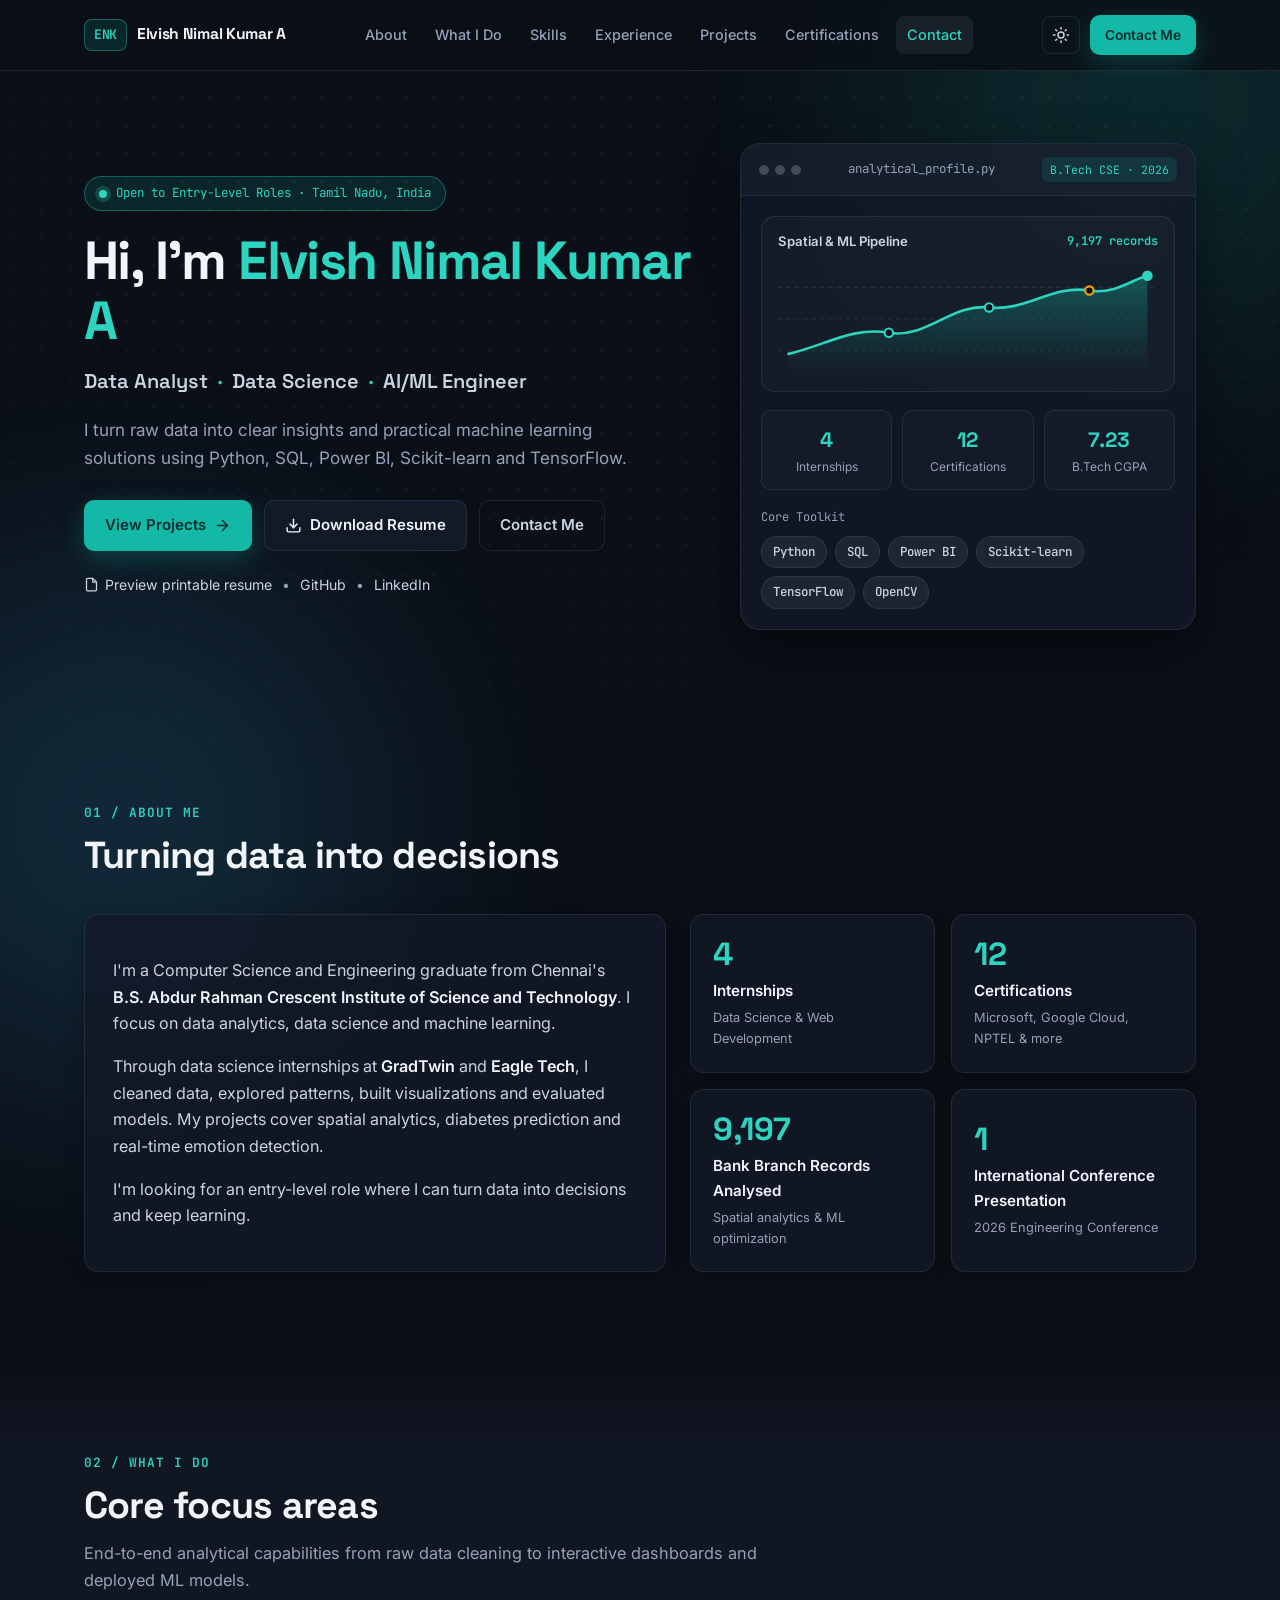
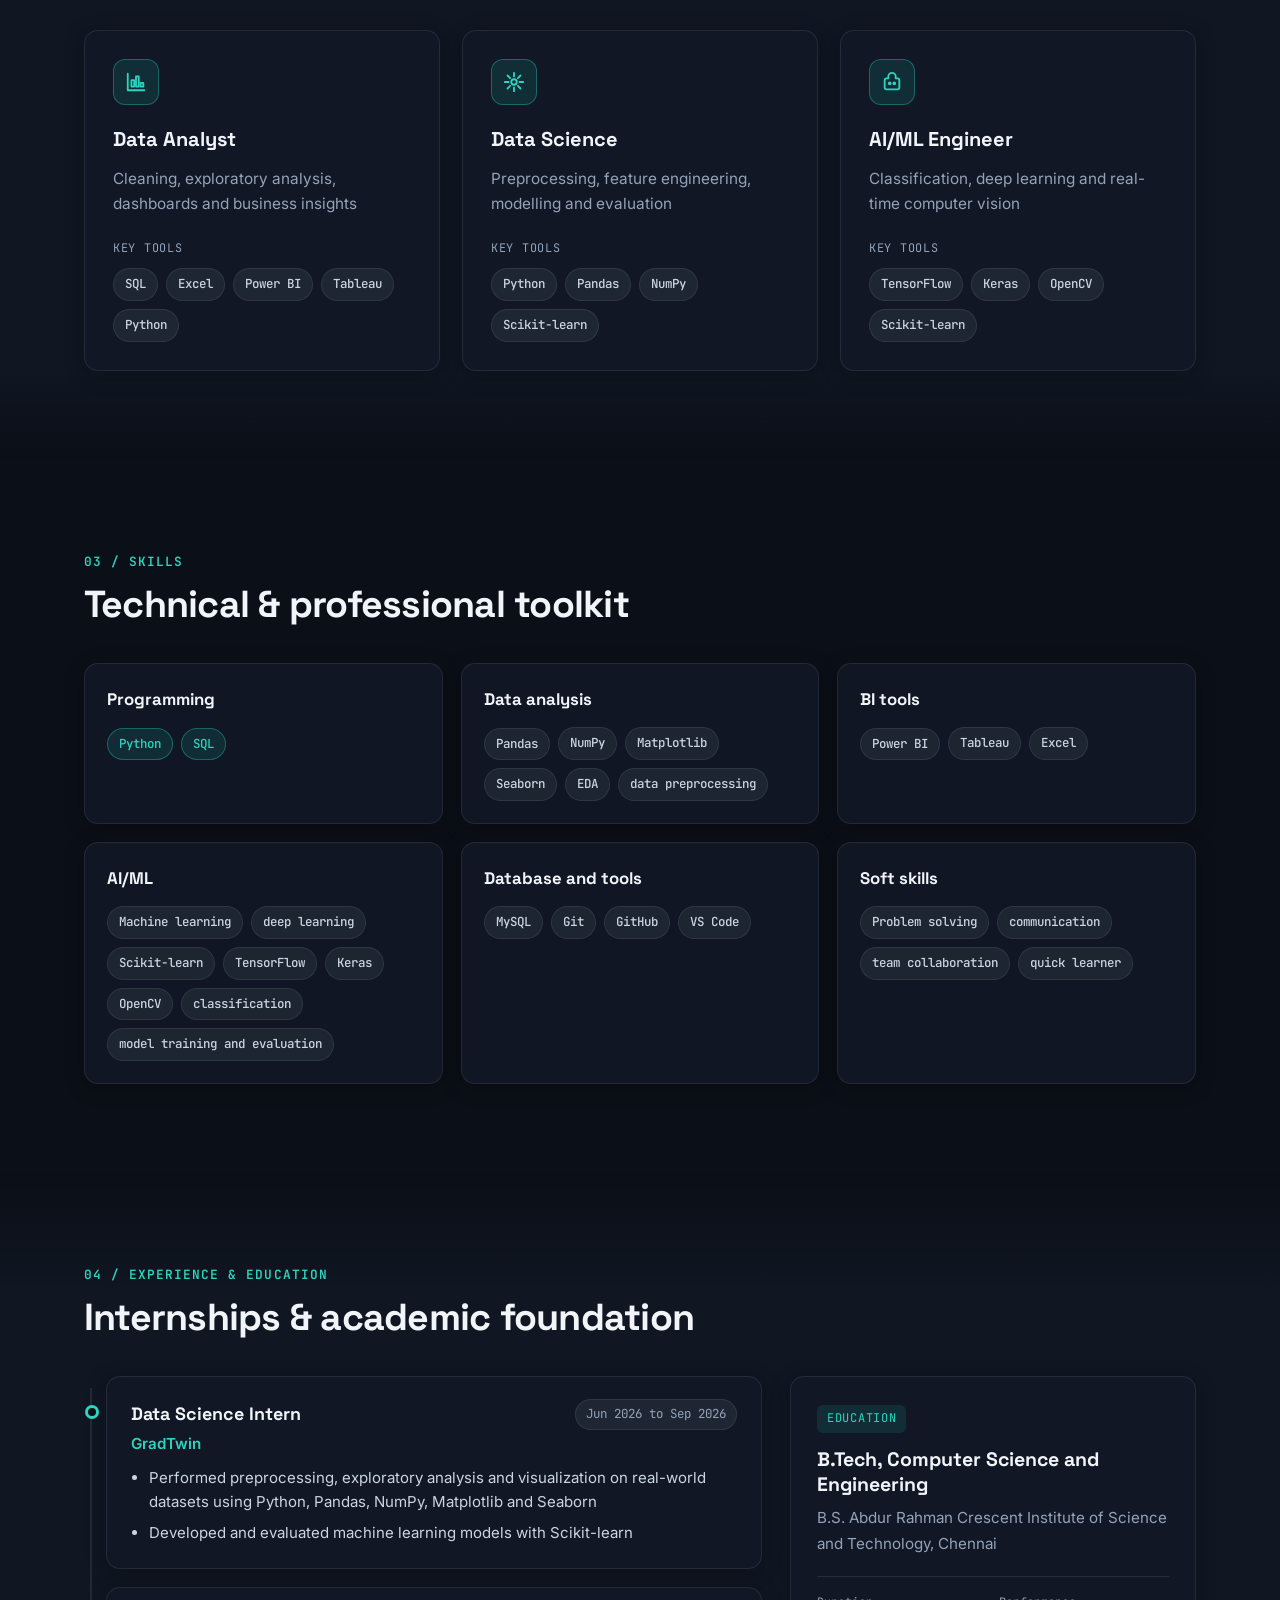
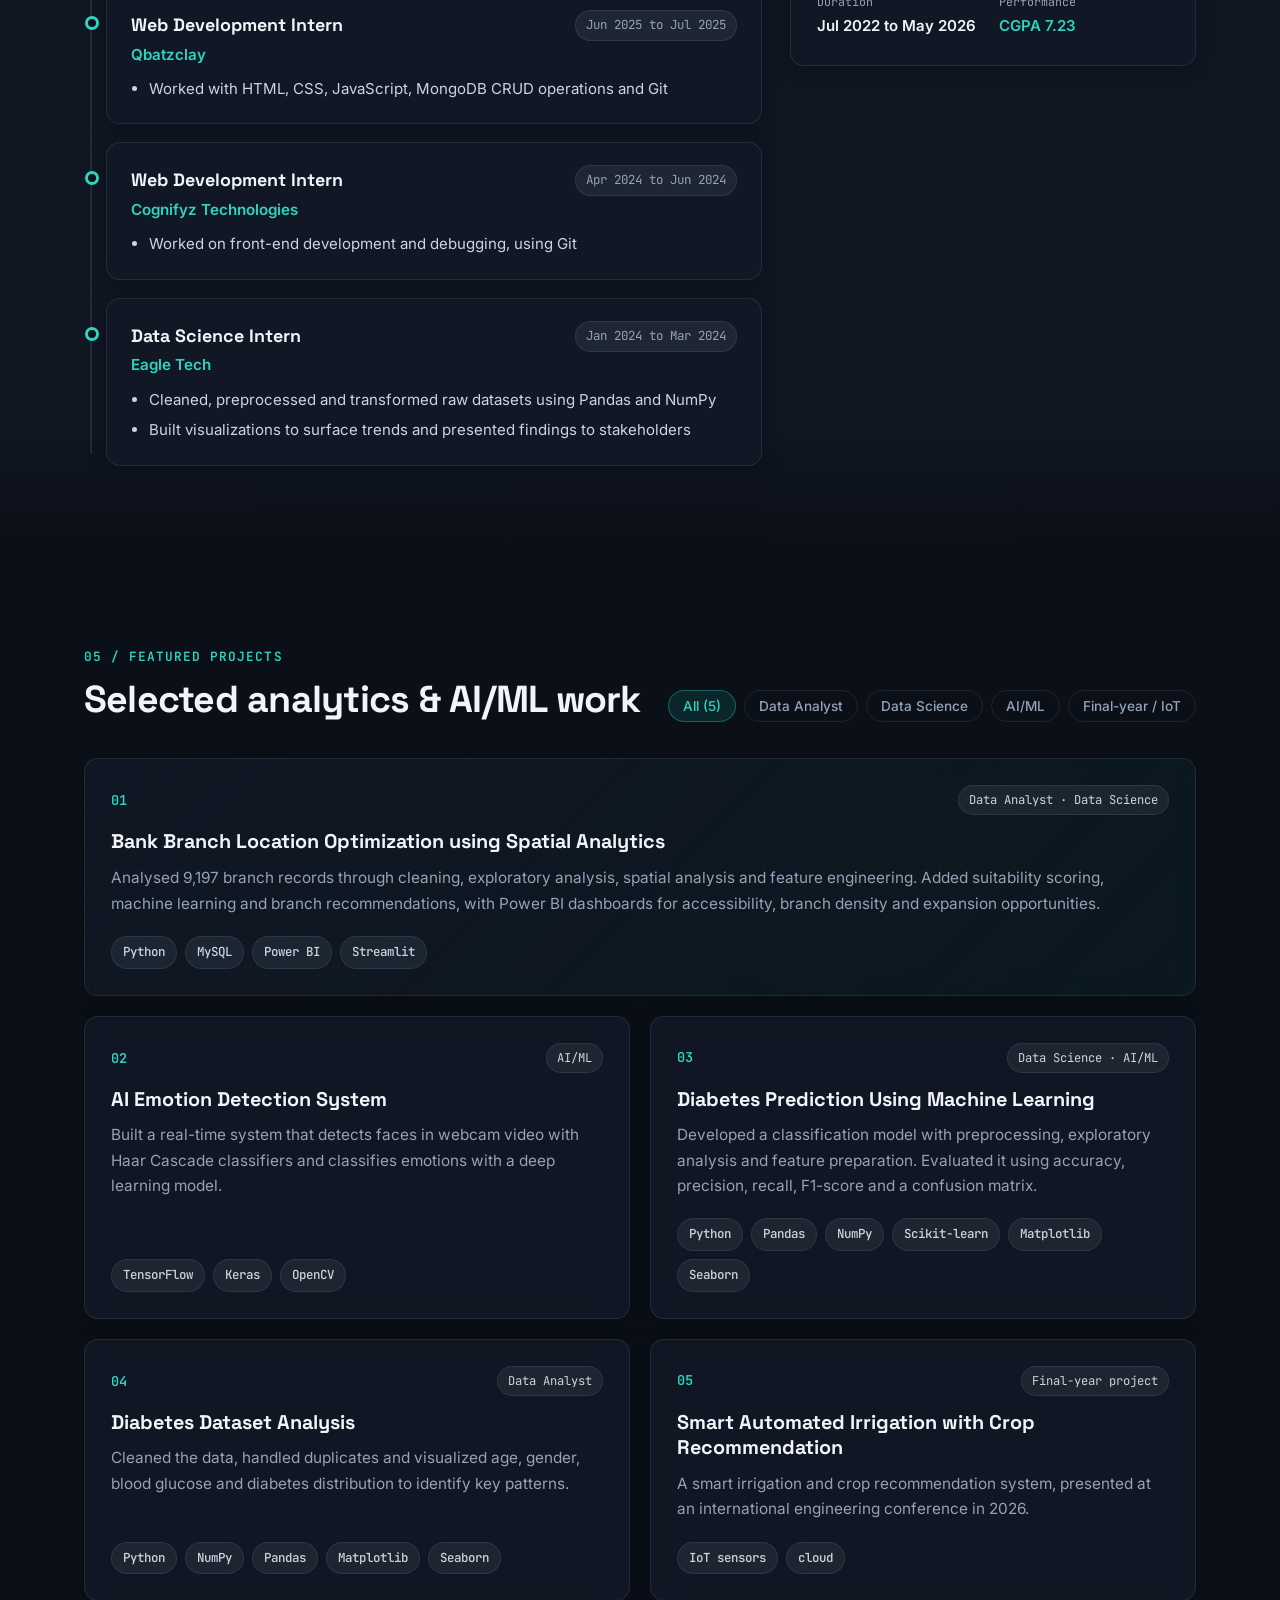
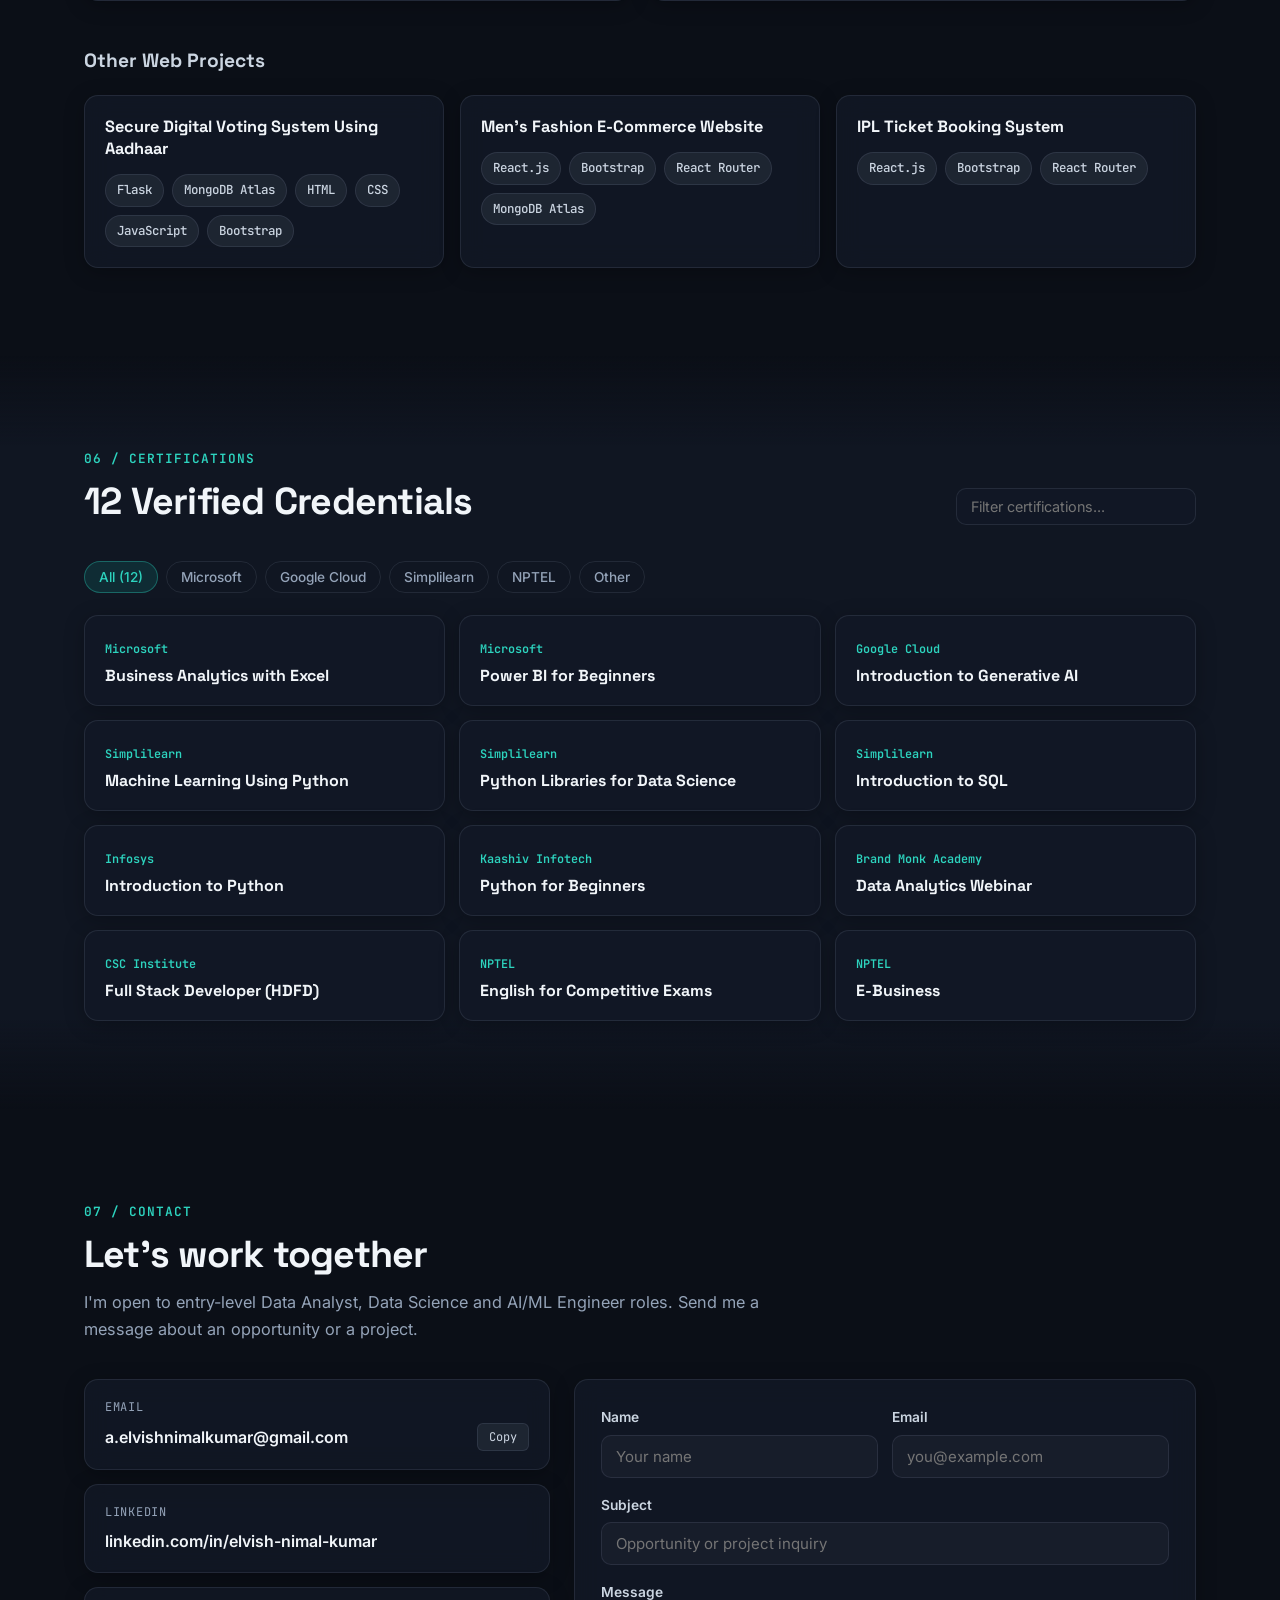
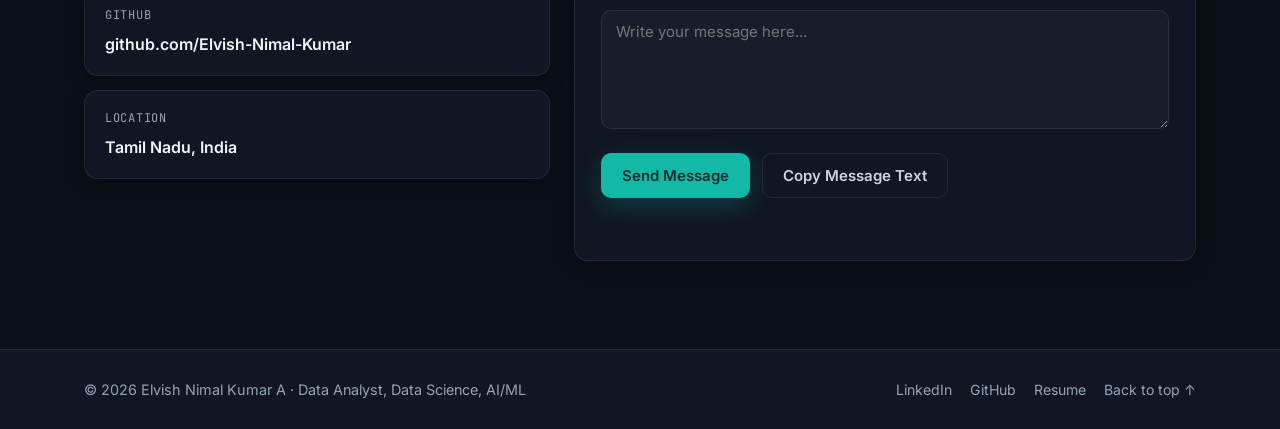
==== index.html @ f8246321 "Portfolio" ====
<!DOCTYPE html>
<html lang="en" data-theme="dark">
<head>
  <meta charset="UTF-8">
  <meta name="viewport" content="width=device-width, initial-scale=1.0">
  <title>Elvish Nimal Kumar A | Data Analyst, Data Science &amp; AI/ML Portfolio</title>
  <meta name="description" content="Computer Science graduate skilled in Python, SQL, Power BI and machine learning. View my data analytics and AI/ML projects.">
  <meta property="og:title" content="Elvish Nimal Kumar A | Data Analyst, Data Science &amp; AI/ML Portfolio">
  <meta property="og:description" content="Computer Science graduate skilled in Python, SQL, Power BI and machine learning. View my data analytics and AI/ML projects.">
  <meta property="og:type" content="website">
  <link rel="icon" type="image/svg+xml" href="data:image/svg+xml,%3Csvg xmlns='http://www.w3.org/2000/svg' viewBox='0 0 64 64'%3E%3Crect width='64' height='64' rx='14' fill='%230b0f17'/%3E%3Crect x='2' y='2' width='60' height='60' rx='12' fill='none' stroke='%2314b8a6' stroke-width='3'/%3E%3Ctext x='32' y='41' text-anchor='middle' font-family='system-ui,sans-serif' font-weight='700' font-size='26' fill='%232dd4bf'%3EENK%3C/text%3E%3C/svg%3E">
  <link rel="preconnect" href="https://fonts.googleapis.com">
  <link rel="preconnect" href="https://fonts.gstatic.com" crossorigin>
  <link href="https://fonts.googleapis.com/css2?family=Inter:wght@400;500;600;700&family=JetBrains+Mono:wght@400;500;600&family=Space+Grotesk:wght@500;600;700&display=swap" rel="stylesheet">
  <link rel="stylesheet" href="styles.css">
</head>
<body>
  <a class="skip-link" href="#main-content">Skip to main content</a>

  <div class="bg-grid" aria-hidden="true"></div>
  <div class="bg-glow bg-glow-1" aria-hidden="true"></div>
  <div class="bg-glow bg-glow-2" aria-hidden="true"></div>

  <!-- Header & Navigation -->
  <header class="site-header" id="top">
    <div class="container nav-container">
      <a href="#top" class="brand" aria-label="Elvish Nimal Kumar A Home">
        <span class="brand-mark">ENK</span>
        <span class="brand-text">Elvish Nimal Kumar A</span>
      </a>

      <nav class="nav-links" id="nav-links" aria-label="Primary navigation">
        <a href="#about" class="nav-link">About</a>
        <a href="#what-i-do" class="nav-link">What I Do</a>
        <a href="#skills" class="nav-link">Skills</a>
        <a href="#experience" class="nav-link">Experience</a>
        <a href="#projects" class="nav-link">Projects</a>
        <a href="#certifications" class="nav-link">Certifications</a>
        <a href="#contact" class="nav-link">Contact</a>
      </nav>

      <div class="nav-actions">
        <button type="button" class="icon-btn" id="theme-toggle" aria-label="Toggle color theme" title="Toggle light/dark theme">
          <svg class="icon-sun" viewBox="0 0 24 24" fill="none" stroke="currentColor" stroke-width="2" stroke-linecap="round" stroke-linejoin="round" aria-hidden="true">
            <circle cx="12" cy="12" r="4"></circle>
            <path d="M12 2v2M12 20v2M4.93 4.93l1.41 1.41M17.66 17.66l1.41 1.41M2 12h2M20 12h2M6.34 17.66l-1.41 1.41M19.07 4.93l-1.41 1.41"></path>
          </svg>
          <svg class="icon-moon" viewBox="0 0 24 24" fill="none" stroke="currentColor" stroke-width="2" stroke-linecap="round" stroke-linejoin="round" aria-hidden="true">
            <path d="M21 12.79A9 9 0 1 1 11.21 3 7 7 0 0 0 21 12.79z"></path>
          </svg>
        </button>
        <a href="#contact" class="btn btn-sm btn-primary nav-cta">Contact Me</a>
        <button type="button" class="icon-btn mobile-menu-btn" id="mobile-menu-btn" aria-label="Open navigation menu" aria-expanded="false" aria-controls="nav-links">
          <svg viewBox="0 0 24 24" fill="none" stroke="currentColor" stroke-width="2" stroke-linecap="round" aria-hidden="true">
            <line x1="3" y1="6" x2="21" y2="6"></line>
            <line x1="3" y1="12" x2="21" y2="12"></line>
            <line x1="3" y1="18" x2="21" y2="18"></line>
          </svg>
        </button>
      </div>
    </div>
  </header>

  <main id="main-content">
    <!-- Hero Section -->
    <section class="hero section" aria-labelledby="hero-title">
      <div class="container hero-grid">
        <div class="hero-content reveal">
          <div class="status-pill">
            <span class="status-dot" aria-hidden="true"></span>
            <span>Open to Entry-Level Roles · Tamil Nadu, India</span>
          </div>

          <h1 id="hero-title" class="hero-title">
            Hi, I'm <span class="accent-text">Elvish Nimal Kumar A</span>
          </h1>

          <p class="hero-roles">
            <span>Data Analyst</span>
            <span class="sep" aria-hidden="true">·</span>
            <span>Data Science</span>
            <span class="sep" aria-hidden="true">·</span>
            <span>AI/ML Engineer</span>
          </p>

          <p class="hero-description">
            I turn raw data into clear insights and practical machine learning solutions using Python, SQL, Power BI, Scikit-learn and TensorFlow.
          </p>

          <div class="hero-actions">
            <a href="#projects" class="btn btn-primary">
              <span>View Projects</span>
              <svg viewBox="0 0 24 24" fill="none" stroke="currentColor" stroke-width="2" stroke-linecap="round" stroke-linejoin="round" aria-hidden="true">
                <path d="M5 12h14"></path>
                <path d="m12 5 7 7-7 7"></path>
              </svg>
            </a>
            <a href="assets/Elvish_Nimal_Kumar_A_Resume.pdf" download="Elvish_Nimal_Kumar_A_Resume.pdf" class="btn btn-secondary">
              <svg viewBox="0 0 24 24" fill="none" stroke="currentColor" stroke-width="2" stroke-linecap="round" stroke-linejoin="round" aria-hidden="true">
                <path d="M21 15v4a2 2 0 0 1-2 2H5a2 2 0 0 1-2-2v-4"></path>
                <polyline points="7 10 12 15 17 10"></polyline>
                <line x1="12" y1="15" x2="12" y2="3"></line>
              </svg>
              <span>Download Resume</span>
            </a>
            <a href="#contact" class="btn btn-ghost">Contact Me</a>
          </div>

          <div class="hero-meta-links">
            <a href="resume.html" class="inline-link">
              <svg viewBox="0 0 24 24" fill="none" stroke="currentColor" stroke-width="2" aria-hidden="true">
                <path d="M14 2H6a2 2 0 0 0-2 2v16a2 2 0 0 0 2 2h12a2 2 0 0 0 2-2V8z"></path>
                <polyline points="14 2 14 8 20 8"></polyline>
              </svg>
              Preview printable resume
            </a>
            <span class="meta-divider" aria-hidden="true">•</span>
            <a href="https://github.com/Elvish-Nimal-Kumar" target="_blank" rel="noopener noreferrer" class="inline-link">GitHub</a>
            <span class="meta-divider" aria-hidden="true">•</span>
            <a href="https://www.linkedin.com/in/elvish-nimal-kumar" target="_blank" rel="noopener noreferrer" class="inline-link">LinkedIn</a>
          </div>
        </div>

        <!-- Analytical Visual Card -->
        <aside class="hero-panel reveal" aria-label="Analytical profile snapshot">
          <div class="panel-header">
            <div class="panel-dots" aria-hidden="true">
              <span></span><span></span><span></span>
            </div>
            <span class="panel-title">analytical_profile.py</span>
            <span class="panel-badge">B.Tech CSE · 2026</span>
          </div>

          <div class="panel-body">
            <div class="panel-chart-box">
              <div class="chart-caption">
                <span>Spatial &amp; ML Pipeline</span>
                <span class="mono-tag">9,197 records</span>
              </div>
              <svg class="sparkline-svg" viewBox="0 0 360 110" fill="none" xmlns="http://www.w3.org/2000/svg" role="img" aria-label="Analytical data pipeline visualization">
                <defs>
                  <linearGradient id="areaGrad" x1="0" y1="0" x2="0" y2="1">
                    <stop offset="0%" stop-color="#14b8a6" stop-opacity="0.35"/>
                    <stop offset="100%" stop-color="#14b8a6" stop-opacity="0.0"/>
                  </linearGradient>
                </defs>
                <line x1="0" y1="25" x2="360" y2="25" stroke="currentColor" stroke-opacity="0.08" stroke-dasharray="4 4"/>
                <line x1="0" y1="55" x2="360" y2="55" stroke="currentColor" stroke-opacity="0.08" stroke-dasharray="4 4"/>
                <line x1="0" y1="85" x2="360" y2="85" stroke="currentColor" stroke-opacity="0.08" stroke-dasharray="4 4"/>
                <path d="M10 88 C45 80, 70 62, 105 68 C140 74, 165 40, 200 44 C235 48, 260 22, 295 28 C320 32, 338 16, 350 14 L350 105 L10 105 Z" fill="url(#areaGrad)"/>
                <path d="M10 88 C45 80, 70 62, 105 68 C140 74, 165 40, 200 44 C235 48, 260 22, 295 28 C320 32, 338 16, 350 14" stroke="#2dd4bf" stroke-width="2.5" stroke-linecap="round"/>
                <circle cx="105" cy="68" r="4" fill="#0b0f17" stroke="#2dd4bf" stroke-width="2"/>
                <circle cx="200" cy="44" r="4" fill="#0b0f17" stroke="#2dd4bf" stroke-width="2"/>
                <circle cx="295" cy="28" r="4" fill="#0b0f17" stroke="#f59e0b" stroke-width="2"/>
                <circle cx="350" cy="14" r="5" fill="#2dd4bf"/>
              </svg>
            </div>

            <div class="panel-metrics">
              <div class="mini-metric">
                <span class="mini-metric-val">4</span>
                <span class="mini-metric-label">Internships</span>
              </div>
              <div class="mini-metric">
                <span class="mini-metric-val">12</span>
                <span class="mini-metric-label">Certifications</span>
              </div>
              <div class="mini-metric">
                <span class="mini-metric-val">7.23</span>
                <span class="mini-metric-label">B.Tech CGPA</span>
              </div>
            </div>

            <div class="panel-stack">
              <span class="panel-stack-label">Core Toolkit</span>
              <div class="chip-row">
                <span class="chip">Python</span>
                <span class="chip">SQL</span>
                <span class="chip">Power BI</span>
                <span class="chip">Scikit-learn</span>
                <span class="chip">TensorFlow</span>
                <span class="chip">OpenCV</span>
              </div>
            </div>
          </div>
        </aside>
      </div>
    </section>

    <!-- About Me Section -->
    <section class="section" id="about" aria-labelledby="about-heading">
      <div class="container">
        <div class="section-header reveal">
          <span class="section-eyebrow">01 / About Me</span>
          <h2 id="about-heading" class="section-title">Turning data into decisions</h2>
        </div>

        <div class="about-grid">
          <div class="about-copy card reveal">
            <p>
              I'm a Computer Science and Engineering graduate from Chennai's <strong>B.S. Abdur Rahman Crescent Institute of Science and Technology</strong>. I focus on data analytics, data science and machine learning.
            </p>
            <p>
              Through data science internships at <strong>GradTwin</strong> and <strong>Eagle Tech</strong>, I cleaned data, explored patterns, built visualizations and evaluated models. My projects cover spatial analytics, diabetes prediction and real-time emotion detection.
            </p>
            <p>
              I'm looking for an entry-level role where I can turn data into decisions and keep learning.
            </p>
          </div>

          <div class="highlights-grid">
            <div class="stat-card card reveal">
              <span class="stat-number" data-count="4">4</span>
              <span class="stat-label">Internships</span>
              <span class="stat-sub">Data Science &amp; Web Development</span>
            </div>
            <div class="stat-card card reveal">
              <span class="stat-number" data-count="12">12</span>
              <span class="stat-label">Certifications</span>
              <span class="stat-sub">Microsoft, Google Cloud, NPTEL &amp; more</span>
            </div>
            <div class="stat-card card reveal">
              <span class="stat-number" data-count="9197">9,197</span>
              <span class="stat-label">Bank Branch Records Analysed</span>
              <span class="stat-sub">Spatial analytics &amp; ML optimization</span>
            </div>
            <div class="stat-card card reveal">
              <span class="stat-number" data-count="1">1</span>
              <span class="stat-label">International Conference Presentation</span>
              <span class="stat-sub">2026 Engineering Conference</span>
            </div>
          </div>
        </div>
      </div>
    </section>

    <!-- What I Do Section -->
    <section class="section section-alt" id="what-i-do" aria-labelledby="what-i-do-heading">
      <div class="container">
        <div class="section-header reveal">
          <span class="section-eyebrow">02 / What I Do</span>
          <h2 id="what-i-do-heading" class="section-title">Core focus areas</h2>
          <p class="section-subtitle">End-to-end analytical capabilities from raw data cleaning to interactive dashboards and deployed ML models.</p>
        </div>

        <div class="focus-grid">
          <article class="focus-card card reveal">
            <div class="focus-icon" aria-hidden="true">
              <svg viewBox="0 0 24 24" fill="none" stroke="currentColor" stroke-width="2" stroke-linecap="round" stroke-linejoin="round">
                <path d="M3 3v18h18"></path>
                <rect x="7" y="10" width="3" height="7"></rect>
                <rect x="12" y="6" width="3" height="11"></rect>
                <rect x="17" y="13" width="3" height="4"></rect>
              </svg>
            </div>
            <h3 class="focus-title">Data Analyst</h3>
            <p class="focus-desc">Cleaning, exploratory analysis, dashboards and business insights</p>
            <div class="focus-tools">
              <span class="tools-label">Key tools</span>
              <div class="chip-row">
                <span class="chip">SQL</span>
                <span class="chip">Excel</span>
                <span class="chip">Power BI</span>
                <span class="chip">Tableau</span>
                <span class="chip">Python</span>
              </div>
            </div>
          </article>

          <article class="focus-card card reveal">
            <div class="focus-icon" aria-hidden="true">
              <svg viewBox="0 0 24 24" fill="none" stroke="currentColor" stroke-width="2" stroke-linecap="round" stroke-linejoin="round">
                <circle cx="12" cy="12" r="3"></circle>
                <path d="M12 2v4M12 18v4M4.93 4.93l2.83 2.83M16.24 16.24l2.83 2.83M2 12h4M18 12h4M4.93 19.07l2.83-2.83M16.24 7.76l2.83-2.83"></path>
              </svg>
            </div>
            <h3 class="focus-title">Data Science</h3>
            <p class="focus-desc">Preprocessing, feature engineering, modelling and evaluation</p>
            <div class="focus-tools">
              <span class="tools-label">Key tools</span>
              <div class="chip-row">
                <span class="chip">Python</span>
                <span class="chip">Pandas</span>
                <span class="chip">NumPy</span>
                <span class="chip">Scikit-learn</span>
              </div>
            </div>
          </article>

          <article class="focus-card card reveal">
            <div class="focus-icon" aria-hidden="true">
              <svg viewBox="0 0 24 24" fill="none" stroke="currentColor" stroke-width="2" stroke-linecap="round" stroke-linejoin="round">
                <path d="M12 2a4 4 0 0 0-4 4v2H6a2 2 0 0 0-2 2v8a2 2 0 0 0 2 2h12a2 2 0 0 0 2-2v-8a2 2 0 0 0-2-2h-2V6a4 4 0 0 0-4-4z"></path>
                <circle cx="9.5" cy="13.5" r="1"></circle>
                <circle cx="14.5" cy="13.5" r="1"></circle>
              </svg>
            </div>
            <h3 class="focus-title">AI/ML Engineer</h3>
            <p class="focus-desc">Classification, deep learning and real-time computer vision</p>
            <div class="focus-tools">
              <span class="tools-label">Key tools</span>
              <div class="chip-row">
                <span class="chip">TensorFlow</span>
                <span class="chip">Keras</span>
                <span class="chip">OpenCV</span>
                <span class="chip">Scikit-learn</span>
              </div>
            </div>
          </article>
        </div>
      </div>
    </section>

    <!-- Skills Section -->
    <section class="section" id="skills" aria-labelledby="skills-heading">
      <div class="container">
        <div class="section-header reveal">
          <span class="section-eyebrow">03 / Skills</span>
          <h2 id="skills-heading" class="section-title">Technical &amp; professional toolkit</h2>
        </div>

        <div class="skills-grid">
          <div class="skill-group card reveal">
            <h3 class="skill-group-title">Programming</h3>
            <div class="chip-row">
              <span class="chip chip-accent">Python</span>
              <span class="chip chip-accent">SQL</span>
            </div>
          </div>

          <div class="skill-group card reveal">
            <h3 class="skill-group-title">Data analysis</h3>
            <div class="chip-row">
              <span class="chip">Pandas</span>
              <span class="chip">NumPy</span>
              <span class="chip">Matplotlib</span>
              <span class="chip">Seaborn</span>
              <span class="chip">EDA</span>
              <span class="chip">data preprocessing</span>
            </div>
          </div>

          <div class="skill-group card reveal">
            <h3 class="skill-group-title">BI tools</h3>
            <div class="chip-row">
              <span class="chip">Power BI</span>
              <span class="chip">Tableau</span>
              <span class="chip">Excel</span>
            </div>
          </div>

          <div class="skill-group card reveal">
            <h3 class="skill-group-title">AI/ML</h3>
            <div class="chip-row">
              <span class="chip">Machine learning</span>
              <span class="chip">deep learning</span>
              <span class="chip">Scikit-learn</span>
              <span class="chip">TensorFlow</span>
              <span class="chip">Keras</span>
              <span class="chip">OpenCV</span>
              <span class="chip">classification</span>
              <span class="chip">model training and evaluation</span>
            </div>
          </div>

          <div class="skill-group card reveal">
            <h3 class="skill-group-title">Database and tools</h3>
            <div class="chip-row">
              <span class="chip">MySQL</span>
              <span class="chip">Git</span>
              <span class="chip">GitHub</span>
              <span class="chip">VS Code</span>
            </div>
          </div>

          <div class="skill-group card reveal">
            <h3 class="skill-group-title">Soft skills</h3>
            <div class="chip-row">
              <span class="chip">Problem solving</span>
              <span class="chip">communication</span>
              <span class="chip">team collaboration</span>
              <span class="chip">quick learner</span>
            </div>
          </div>
        </div>
      </div>
    </section>

    <!-- Experience & Education Section -->
    <section class="section section-alt" id="experience" aria-labelledby="experience-heading">
      <div class="container">
        <div class="section-header reveal">
          <span class="section-eyebrow">04 / Experience &amp; Education</span>
          <h2 id="experience-heading" class="section-title">Internships &amp; academic foundation</h2>
        </div>

        <div class="exp-edu-layout">
          <!-- Experience Timeline -->
          <div class="timeline" aria-label="Internship experience">
            <article class="timeline-item card reveal">
              <div class="timeline-marker" aria-hidden="true"></div>
              <div class="timeline-head">
                <div>
                  <h3 class="timeline-role">Data Science Intern</h3>
                  <p class="timeline-org">GradTwin</p>
                </div>
                <span class="timeline-date">Jun 2026 to Sep 2026</span>
              </div>
              <ul class="timeline-bullets">
                <li>Performed preprocessing, exploratory analysis and visualization on real-world datasets using Python, Pandas, NumPy, Matplotlib and Seaborn</li>
                <li>Developed and evaluated machine learning models with Scikit-learn</li>
              </ul>
            </article>

            <article class="timeline-item card reveal">
              <div class="timeline-marker" aria-hidden="true"></div>
              <div class="timeline-head">
                <div>
                  <h3 class="timeline-role">Web Development Intern</h3>
                  <p class="timeline-org">Qbatzclay</p>
                </div>
                <span class="timeline-date">Jun 2025 to Jul 2025</span>
              </div>
              <ul class="timeline-bullets">
                <li>Worked with HTML, CSS, JavaScript, MongoDB CRUD operations and Git</li>
              </ul>
            </article>

            <article class="timeline-item card reveal">
              <div class="timeline-marker" aria-hidden="true"></div>
              <div class="timeline-head">
                <div>
                  <h3 class="timeline-role">Web Development Intern</h3>
                  <p class="timeline-org">Cognifyz Technologies</p>
                </div>
                <span class="timeline-date">Apr 2024 to Jun 2024</span>
              </div>
              <ul class="timeline-bullets">
                <li>Worked on front-end development and debugging, using Git</li>
              </ul>
            </article>

            <article class="timeline-item card reveal">
              <div class="timeline-marker" aria-hidden="true"></div>
              <div class="timeline-head">
                <div>
                  <h3 class="timeline-role">Data Science Intern</h3>
                  <p class="timeline-org">Eagle Tech</p>
                </div>
                <span class="timeline-date">Jan 2024 to Mar 2024</span>
              </div>
              <ul class="timeline-bullets">
                <li>Cleaned, preprocessed and transformed raw datasets using Pandas and NumPy</li>
                <li>Built visualizations to surface trends and presented findings to stakeholders</li>
              </ul>
            </article>
          </div>

          <!-- Education Card -->
          <aside class="education-col" aria-label="Education">
            <div class="edu-card card reveal">
              <span class="edu-badge">Education</span>
              <h3 class="edu-degree">B.Tech, Computer Science and Engineering</h3>
              <p class="edu-school">B.S. Abdur Rahman Crescent Institute of Science and Technology, Chennai</p>
              <div class="edu-meta">
                <div class="edu-meta-item">
                  <span class="edu-meta-label">Duration</span>
                  <span class="edu-meta-value">Jul 2022 to May 2026</span>
                </div>
                <div class="edu-meta-item">
                  <span class="edu-meta-label">Performance</span>
                  <span class="edu-meta-value accent-text">CGPA 7.23</span>
                </div>
              </div>
            </div>
          </aside>
        </div>
      </div>
    </section>

    <!-- Projects Section -->
    <section class="section" id="projects" aria-labelledby="projects-heading">
      <div class="container">
        <div class="section-header-row reveal">
          <div class="section-header">
            <span class="section-eyebrow">05 / Featured Projects</span>
            <h2 id="projects-heading" class="section-title">Selected analytics &amp; AI/ML work</h2>
          </div>

          <div class="filter-bar" role="tablist" aria-label="Filter projects by domain">
            <button type="button" class="filter-btn active" data-project-filter="all" role="tab" aria-selected="true">All (5)</button>
            <button type="button" class="filter-btn" data-project-filter="data-analyst" role="tab" aria-selected="false">Data Analyst</button>
            <button type="button" class="filter-btn" data-project-filter="data-science" role="tab" aria-selected="false">Data Science</button>
            <button type="button" class="filter-btn" data-project-filter="ai-ml" role="tab" aria-selected="false">AI/ML</button>
            <button type="button" class="filter-btn" data-project-filter="iot" role="tab" aria-selected="false">Final-year / IoT</button>
          </div>
        </div>

        <div class="projects-grid" id="projects-grid">
          <article class="project-card project-featured card reveal" data-categories="data-analyst data-science">
            <div class="project-top">
              <span class="project-index">01</span>
              <span class="project-domain">Data Analyst · Data Science</span>
            </div>
            <h3 class="project-title">Bank Branch Location Optimization using Spatial Analytics</h3>
            <p class="project-desc">
              Analysed 9,197 branch records through cleaning, exploratory analysis, spatial analysis and feature engineering. Added suitability scoring, machine learning and branch recommendations, with Power BI dashboards for accessibility, branch density and expansion opportunities.
            </p>
            <div class="project-footer">
              <div class="chip-row">
                <span class="chip">Python</span>
                <span class="chip">MySQL</span>
                <span class="chip">Power BI</span>
                <span class="chip">Streamlit</span>
              </div>
            </div>
          </article>

          <article class="project-card card reveal" data-categories="ai-ml">
            <div class="project-top">
              <span class="project-index">02</span>
              <span class="project-domain">AI/ML</span>
            </div>
            <h3 class="project-title">AI Emotion Detection System</h3>
            <p class="project-desc">
              Built a real-time system that detects faces in webcam video with Haar Cascade classifiers and classifies emotions with a deep learning model.
            </p>
            <div class="project-footer">
              <div class="chip-row">
                <span class="chip">TensorFlow</span>
                <span class="chip">Keras</span>
                <span class="chip">OpenCV</span>
              </div>
            </div>
          </article>

          <article class="project-card card reveal" data-categories="data-science ai-ml">
            <div class="project-top">
              <span class="project-index">03</span>
              <span class="project-domain">Data Science · AI/ML</span>
            </div>
            <h3 class="project-title">Diabetes Prediction Using Machine Learning</h3>
            <p class="project-desc">
              Developed a classification model with preprocessing, exploratory analysis and feature preparation. Evaluated it using accuracy, precision, recall, F1-score and a confusion matrix.
            </p>
            <div class="project-footer">
              <div class="chip-row">
                <span class="chip">Python</span>
                <span class="chip">Pandas</span>
                <span class="chip">NumPy</span>
                <span class="chip">Scikit-learn</span>
                <span class="chip">Matplotlib</span>
                <span class="chip">Seaborn</span>
              </div>
            </div>
          </article>

          <article class="project-card card reveal" data-categories="data-analyst">
            <div class="project-top">
              <span class="project-index">04</span>
              <span class="project-domain">Data Analyst</span>
            </div>
            <h3 class="project-title">Diabetes Dataset Analysis</h3>
            <p class="project-desc">
              Cleaned the data, handled duplicates and visualized age, gender, blood glucose and diabetes distribution to identify key patterns.
            </p>
            <div class="project-footer">
              <div class="chip-row">
                <span class="chip">Python</span>
                <span class="chip">NumPy</span>
                <span class="chip">Pandas</span>
                <span class="chip">Matplotlib</span>
                <span class="chip">Seaborn</span>
              </div>
            </div>
          </article>

          <article class="project-card card reveal" data-categories="iot">
            <div class="project-top">
              <span class="project-index">05</span>
              <span class="project-domain">Final-year project</span>
            </div>
            <h3 class="project-title">Smart Automated Irrigation with Crop Recommendation</h3>
            <p class="project-desc">
              A smart irrigation and crop recommendation system, presented at an international engineering conference in 2026.
            </p>
            <div class="project-footer">
              <div class="chip-row">
                <span class="chip">IoT sensors</span>
                <span class="chip">cloud</span>
              </div>
            </div>
          </article>
        </div>

        <!-- Other Web Projects -->
        <div class="web-projects-block reveal">
          <h3 class="subsection-title">Other Web Projects</h3>
          <div class="web-projects-grid">
            <article class="web-project-card card">
              <h4 class="web-project-title">Secure Digital Voting System Using Aadhaar</h4>
              <div class="chip-row">
                <span class="chip">Flask</span>
                <span class="chip">MongoDB Atlas</span>
                <span class="chip">HTML</span>
                <span class="chip">CSS</span>
                <span class="chip">JavaScript</span>
                <span class="chip">Bootstrap</span>
              </div>
            </article>

            <article class="web-project-card card">
              <h4 class="web-project-title">Men's Fashion E-Commerce Website</h4>
              <div class="chip-row">
                <span class="chip">React.js</span>
                <span class="chip">Bootstrap</span>
                <span class="chip">React Router</span>
                <span class="chip">MongoDB Atlas</span>
              </div>
            </article>

            <article class="web-project-card card">
              <h4 class="web-project-title">IPL Ticket Booking System</h4>
              <div class="chip-row">
                <span class="chip">React.js</span>
                <span class="chip">Bootstrap</span>
                <span class="chip">React Router</span>
              </div>
            </article>
          </div>
        </div>
      </div>
    </section>

    <!-- Certifications Section -->
    <section class="section section-alt" id="certifications" aria-labelledby="certifications-heading">
      <div class="container">
        <div class="section-header-row reveal">
          <div class="section-header">
            <span class="section-eyebrow">06 / Certifications</span>
            <h2 id="certifications-heading" class="section-title">12 Verified Credentials</h2>
          </div>

          <div class="cert-controls">
            <input type="search" id="cert-search" class="cert-search" placeholder="Filter certifications..." aria-label="Filter certifications by title or provider">
          </div>
        </div>

        <div class="filter-bar cert-filters reveal" role="tablist" aria-label="Filter certifications by provider">
          <button type="button" class="filter-btn active" data-cert-filter="all" role="tab" aria-selected="true">All (12)</button>
          <button type="button" class="filter-btn" data-cert-filter="Microsoft" role="tab" aria-selected="false">Microsoft</button>
          <button type="button" class="filter-btn" data-cert-filter="Google Cloud" role="tab" aria-selected="false">Google Cloud</button>
          <button type="button" class="filter-btn" data-cert-filter="Simplilearn" role="tab" aria-selected="false">Simplilearn</button>
          <button type="button" class="filter-btn" data-cert-filter="NPTEL" role="tab" aria-selected="false">NPTEL</button>
          <button type="button" class="filter-btn" data-cert-filter="Other" role="tab" aria-selected="false">Other</button>
        </div>

        <div class="certs-grid" id="certs-grid">
          <div class="cert-card card reveal" data-provider="Microsoft">
            <span class="cert-provider">Microsoft</span>
            <h3 class="cert-title">Business Analytics with Excel</h3>
          </div>
          <div class="cert-card card reveal" data-provider="Microsoft">
            <span class="cert-provider">Microsoft</span>
            <h3 class="cert-title">Power BI for Beginners</h3>
          </div>
          <div class="cert-card card reveal" data-provider="Google Cloud">
            <span class="cert-provider">Google Cloud</span>
            <h3 class="cert-title">Introduction to Generative AI</h3>
          </div>
          <div class="cert-card card reveal" data-provider="Simplilearn">
            <span class="cert-provider">Simplilearn</span>
            <h3 class="cert-title">Machine Learning Using Python</h3>
          </div>
          <div class="cert-card card reveal" data-provider="Simplilearn">
            <span class="cert-provider">Simplilearn</span>
            <h3 class="cert-title">Python Libraries for Data Science</h3>
          </div>
          <div class="cert-card card reveal" data-provider="Simplilearn">
            <span class="cert-provider">Simplilearn</span>
            <h3 class="cert-title">Introduction to SQL</h3>
          </div>
          <div class="cert-card card reveal" data-provider="Other" data-provider-name="Infosys">
            <span class="cert-provider">Infosys</span>
            <h3 class="cert-title">Introduction to Python</h3>
          </div>
          <div class="cert-card card reveal" data-provider="Other" data-provider-name="Kaashiv Infotech">
            <span class="cert-provider">Kaashiv Infotech</span>
            <h3 class="cert-title">Python for Beginners</h3>
          </div>
          <div class="cert-card card reveal" data-provider="Other" data-provider-name="Brand Monk Academy">
            <span class="cert-provider">Brand Monk Academy</span>
            <h3 class="cert-title">Data Analytics Webinar</h3>
          </div>
          <div class="cert-card card reveal" data-provider="Other" data-provider-name="CSC Institute">
            <span class="cert-provider">CSC Institute</span>
            <h3 class="cert-title">Full Stack Developer (HDFD)</h3>
          </div>
          <div class="cert-card card reveal" data-provider="NPTEL">
            <span class="cert-provider">NPTEL</span>
            <h3 class="cert-title">English for Competitive Exams</h3>
          </div>
          <div class="cert-card card reveal" data-provider="NPTEL">
            <span class="cert-provider">NPTEL</span>
            <h3 class="cert-title">E-Business</h3>
          </div>
        </div>
        <p class="empty-state" id="cert-empty" hidden>No certifications match your search filter.</p>
      </div>
    </section>

    <!-- Contact Section -->
    <section class="section" id="contact" aria-labelledby="contact-heading">
      <div class="container">
        <div class="section-header reveal">
          <span class="section-eyebrow">07 / Contact</span>
          <h2 id="contact-heading" class="section-title">Let's work together</h2>
          <p class="section-subtitle">
            I'm open to entry-level Data Analyst, Data Science and AI/ML Engineer roles. Send me a message about an opportunity or a project.
          </p>
        </div>

        <div class="contact-grid">
          <div class="contact-info reveal">
            <div class="contact-card card">
              <span class="contact-label">Email</span>
              <div class="contact-row">
                <a href="mailto:a.elvishnimalkumar@gmail.com" class="contact-value">a.elvishnimalkumar@gmail.com</a>
                <button type="button" class="copy-btn" id="copy-email-btn" data-copy="a.elvishnimalkumar@gmail.com" aria-label="Copy email address">Copy</button>
              </div>
            </div>

            <a href="https://www.linkedin.com/in/elvish-nimal-kumar" target="_blank" rel="noopener noreferrer" class="contact-card card contact-link-card">
              <span class="contact-label">LinkedIn</span>
              <span class="contact-value">linkedin.com/in/elvish-nimal-kumar</span>
            </a>

            <a href="https://github.com/Elvish-Nimal-Kumar" target="_blank" rel="noopener noreferrer" class="contact-card card contact-link-card">
              <span class="contact-label">GitHub</span>
              <span class="contact-value">github.com/Elvish-Nimal-Kumar</span>
            </a>

            <div class="contact-card card">
              <span class="contact-label">Location</span>
              <span class="contact-value">Tamil Nadu, India</span>
            </div>
          </div>

          <form class="contact-form card reveal" id="contact-form" novalidate>
            <div class="form-row">
              <div class="form-field">
                <label for="contact-name">Name</label>
                <input type="text" id="contact-name" name="name" placeholder="Your name" required autocomplete="name">
              </div>
              <div class="form-field">
                <label for="contact-email">Email</label>
                <input type="email" id="contact-email" name="email" placeholder="you@example.com" required autocomplete="email">
              </div>
            </div>

            <div class="form-field">
              <label for="contact-subject">Subject</label>
              <input type="text" id="contact-subject" name="subject" placeholder="Opportunity or project inquiry" required>
            </div>

            <div class="form-field">
              <label for="contact-message">Message</label>
              <textarea id="contact-message" name="message" rows="5" placeholder="Write your message here..." required></textarea>
            </div>

            <div class="form-actions">
              <button type="submit" class="btn btn-primary">Send Message</button>
              <button type="button" class="btn btn-ghost" id="copy-draft-btn">Copy Message Text</button>
            </div>

            <div class="form-status" id="form-status" role="status" aria-live="polite"></div>
          </form>
        </div>
      </div>
    </section>
  </main>

  <!-- Footer -->
  <footer class="site-footer">
    <div class="container footer-container">
      <p class="footer-copy">© 2026 Elvish Nimal Kumar A · Data Analyst, Data Science, AI/ML</p>
      <div class="footer-links">
        <a href="https://www.linkedin.com/in/elvish-nimal-kumar" target="_blank" rel="noopener noreferrer">LinkedIn</a>
        <a href="https://github.com/Elvish-Nimal-Kumar" target="_blank" rel="noopener noreferrer">GitHub</a>
        <a href="resume.html">Resume</a>
        <a href="#top">Back to top ↑</a>
      </div>
    </div>
  </footer>

  <div class="toast" id="toast" role="status" aria-live="polite"></div>

  <script src="script.js"></script>
</body>
</html>
---- styles.css ----
/* =========================================================
   Elvish Nimal Kumar A — Analytical Portfolio Design System
   ========================================================= */

:root {
  --bg-primary: #0b0f17;
  --bg-secondary: #101622;
  --bg-card: rgba(18, 25, 39, 0.78);
  --bg-card-solid: #121927;
  --bg-chip: rgba(148, 163, 184, 0.1);
  --border-subtle: rgba(148, 163, 184, 0.14);
  --border-strong: rgba(45, 212, 191, 0.35);

  --text-primary: #f1f5f9;
  --text-secondary: #cbd5e1;
  --text-muted: #94a3b8;

  --accent: #14b8a6;
  --accent-bright: #2dd4bf;
  --accent-soft: rgba(20, 184, 166, 0.14);
  --amber: #f59e0b;

  --shadow-sm: 0 4px 20px rgba(0, 0, 0, 0.25);
  --shadow-lg: 0 20px 50px rgba(0, 0, 0, 0.45);
  --header-bg: rgba(11, 15, 23, 0.8);

  --font-display: "Space Grotesk", -apple-system, BlinkMacSystemFont, "Segoe UI", sans-serif;
  --font-sans: "Inter", -apple-system, BlinkMacSystemFont, "Segoe UI", sans-serif;
  --font-mono: "JetBrains Mono", ui-monospace, SFMono-Regular, Menlo, monospace;

  --radius-sm: 8px;
  --radius-md: 14px;
  --radius-lg: 20px;
  --container-max: 1160px;
  --transition: 0.22s cubic-bezier(0.22, 1, 0.36, 1);
}

[data-theme="light"] {
  --bg-primary: #f8fafc;
  --bg-secondary: #f1f5f9;
  --bg-card: rgba(255, 255, 255, 0.9);
  --bg-card-solid: #ffffff;
  --bg-chip: rgba(15, 23, 42, 0.06);
  --border-subtle: rgba(15, 23, 42, 0.1);
  --border-strong: rgba(13, 148, 136, 0.4);

  --text-primary: #0f172a;
  --text-secondary: #334155;
  --text-muted: #64748b;

  --accent: #0d9488;
  --accent-bright: #0f766e;
  --accent-soft: rgba(13, 148, 136, 0.1);
  --amber: #d97706;

  --shadow-sm: 0 4px 16px rgba(15, 23, 42, 0.06);
  --shadow-lg: 0 20px 40px rgba(15, 23, 42, 0.1);
  --header-bg: rgba(248, 250, 252, 0.85);
}

*,
*::before,
*::after {
  box-sizing: border-box;
}

html {
  scroll-behavior: smooth;
  scroll-padding-top: 84px;
}

body {
  margin: 0;
  font-family: var(--font-sans);
  background-color: var(--bg-primary);
  color: var(--text-primary);
  line-height: 1.65;
  -webkit-font-smoothing: antialiased;
  overflow-x: hidden;
  transition: background-color 0.25s ease, color 0.25s ease;
}

/* Subtle technical background grid & ambient glows */
.bg-grid {
  position: fixed;
  inset: 0;
  z-index: -2;
  background-image: radial-gradient(rgba(148, 163, 184, 0.14) 1px, transparent 1px);
  background-size: 28px 28px;
  mask-image: radial-gradient(ellipse 85% 70% at 50% 25%, #000 35%, transparent 100%);
  pointer-events: none;
}

.bg-glow {
  position: fixed;
  width: 520px;
  height: 520px;
  border-radius: 50%;
  filter: blur(130px);
  opacity: 0.16;
  z-index: -1;
  pointer-events: none;
}

.bg-glow-1 {
  top: -160px;
  right: -120px;
  background: var(--accent);
}

.bg-glow-2 {
  bottom: -180px;
  left: -140px;
  background: #38bdf8;
}

[data-theme="light"] .bg-glow {
  opacity: 0.1;
}

.skip-link {
  position: absolute;
  top: -48px;
  left: 16px;
  padding: 10px 16px;
  background: var(--accent);
  color: #042f2e;
  font-weight: 600;
  border-radius: var(--radius-sm);
  z-index: 200;
  text-decoration: none;
}

.skip-link:focus {
  top: 16px;
}

.container {
  width: 100%;
  max-width: var(--container-max);
  margin: 0 auto;
  padding: 0 24px;
}

.section {
  padding: 88px 0;
}

.section-alt {
  background: linear-gradient(180deg, transparent, var(--bg-secondary) 12%, var(--bg-secondary) 88%, transparent);
}

.section-header {
  margin-bottom: 36px;
  max-width: 680px;
}

.section-header-row {
  display: flex;
  flex-wrap: wrap;
  align-items: flex-end;
  justify-content: space-between;
  gap: 20px;
  margin-bottom: 36px;
}

.section-header-row .section-header {
  margin-bottom: 0;
}

.section-eyebrow {
  display: inline-block;
  font-family: var(--font-mono);
  font-size: 0.8rem;
  font-weight: 600;
  letter-spacing: 0.08em;
  text-transform: uppercase;
  color: var(--accent-bright);
  margin-bottom: 10px;
}

.section-title {
  margin: 0;
  font-family: var(--font-display);
  font-size: clamp(1.75rem, 3vw, 2.35rem);
  line-height: 1.2;
  letter-spacing: -0.02em;
}

.section-subtitle {
  margin: 12px 0 0;
  color: var(--text-muted);
  font-size: 1.02rem;
}

.accent-text {
  color: var(--accent-bright);
}

/* Shared Card */
.card {
  background: var(--bg-card);
  border: 1px solid var(--border-subtle);
  border-radius: var(--radius-md);
  backdrop-filter: blur(12px);
  box-shadow: var(--shadow-sm);
  transition: transform var(--transition), border-color var(--transition), box-shadow var(--transition);
}

/* Header & Navbar */
.site-header {
  position: sticky;
  top: 0;
  z-index: 100;
  background: var(--header-bg);
  backdrop-filter: blur(14px);
  border-bottom: 1px solid var(--border-subtle);
}

.nav-container {
  display: flex;
  align-items: center;
  justify-content: space-between;
  height: 70px;
  gap: 16px;
}

.brand {
  display: inline-flex;
  align-items: center;
  gap: 10px;
  text-decoration: none;
  color: var(--text-primary);
  font-family: var(--font-display);
  font-weight: 700;
  letter-spacing: -0.02em;
}

.brand-mark {
  display: inline-flex;
  align-items: center;
  justify-content: center;
  padding: 4px 9px;
  border-radius: 8px;
  font-family: var(--font-mono);
  font-size: 0.82rem;
  font-weight: 600;
  color: var(--accent-bright);
  background: var(--accent-soft);
  border: 1px solid var(--border-strong);
}

.brand-text {
  font-size: 0.98rem;
}

.nav-links {
  display: flex;
  align-items: center;
  gap: 6px;
}

.nav-link {
  padding: 7px 11px;
  border-radius: var(--radius-sm);
  text-decoration: none;
  font-size: 0.9rem;
  font-weight: 500;
  color: var(--text-muted);
  transition: color var(--transition), background-color var(--transition);
}

.nav-link:hover,
.nav-link.active {
  color: var(--text-primary);
  background: var(--bg-chip);
}

.nav-link.active {
  color: var(--accent-bright);
}

.nav-actions {
  display: flex;
  align-items: center;
  gap: 10px;
}

.icon-btn {
  display: inline-flex;
  align-items: center;
  justify-content: center;
  width: 38px;
  height: 38px;
  border-radius: var(--radius-sm);
  border: 1px solid var(--border-subtle);
  background: transparent;
  color: var(--text-secondary);
  cursor: pointer;
  transition: border-color var(--transition), color var(--transition), background-color var(--transition);
}

.icon-btn:hover {
  border-color: var(--border-strong);
  color: var(--accent-bright);
  background: var(--bg-chip);
}

.icon-btn svg {
  width: 18px;
  height: 18px;
}

[data-theme="dark"] .icon-moon,
[data-theme="light"] .icon-sun {
  display: none;
}

.mobile-menu-btn {
  display: none;
}

/* Buttons */
.btn {
  display: inline-flex;
  align-items: center;
  justify-content: center;
  gap: 8px;
  padding: 12px 20px;
  border-radius: 10px;
  font-family: var(--font-sans);
  font-size: 0.94rem;
  font-weight: 600;
  text-decoration: none;
  cursor: pointer;
  border: 1px solid transparent;
  transition: transform var(--transition), background-color var(--transition), border-color var(--transition), box-shadow var(--transition);
}

.btn svg {
  width: 17px;
  height: 17px;
}

.btn:hover {
  transform: translateY(-1px);
}

.btn-sm {
  padding: 8px 14px;
  font-size: 0.86rem;
}

.btn-primary {
  background: var(--accent);
  color: #042f2e;
  box-shadow: 0 8px 24px rgba(20, 184, 166, 0.25);
}

[data-theme="light"] .btn-primary {
  color: #ffffff;
}

.btn-primary:hover {
  background: var(--accent-bright);
}

.btn-secondary {
  background: var(--bg-card-solid);
  color: var(--text-primary);
  border-color: var(--border-subtle);
}

.btn-secondary:hover {
  border-color: var(--border-strong);
  color: var(--accent-bright);
}

.btn-ghost {
  background: transparent;
  color: var(--text-secondary);
  border-color: var(--border-subtle);
}

.btn-ghost:hover {
  background: var(--bg-chip);
  color: var(--text-primary);
}

/* Chips */
.chip-row {
  display: flex;
  flex-wrap: wrap;
  gap: 8px;
}

.chip {
  display: inline-flex;
  align-items: center;
  padding: 5px 11px;
  border-radius: 999px;
  font-family: var(--font-mono);
  font-size: 0.78rem;
  font-weight: 500;
  color: var(--text-secondary);
  background: var(--bg-chip);
  border: 1px solid var(--border-subtle);
}

.chip-accent {
  color: var(--accent-bright);
  background: var(--accent-soft);
  border-color: var(--border-strong);
}

/* Hero Section */
.hero {
  padding: 72px 0 80px;
}

.hero-grid {
  display: grid;
  grid-template-columns: 1.2fr 0.9fr;
  gap: 48px;
  align-items: center;
}

.status-pill {
  display: inline-flex;
  align-items: center;
  gap: 9px;
  padding: 6px 14px;
  border-radius: 999px;
  font-family: var(--font-mono);
  font-size: 0.78rem;
  color: var(--accent-bright);
  background: var(--accent-soft);
  border: 1px solid var(--border-strong);
  margin-bottom: 20px;
}

.status-dot {
  width: 8px;
  height: 8px;
  border-radius: 50%;
  background: var(--accent-bright);
  box-shadow: 0 0 0 4px rgba(45, 212, 191, 0.2);
}

.hero-title {
  margin: 0 0 14px;
  font-family: var(--font-display);
  font-size: clamp(2.15rem, 4.4vw, 3.35rem);
  line-height: 1.12;
  letter-spacing: -0.03em;
}

.hero-roles {
  margin: 0 0 18px;
  display: flex;
  flex-wrap: wrap;
  align-items: center;
  gap: 10px;
  font-family: var(--font-display);
  font-size: clamp(1.05rem, 1.8vw, 1.25rem);
  font-weight: 600;
  color: var(--text-secondary);
}

.hero-roles .sep {
  color: var(--accent-bright);
}

.hero-description {
  margin: 0 0 28px;
  max-width: 580px;
  font-size: 1.07rem;
  color: var(--text-muted);
}

.hero-actions {
  display: flex;
  flex-wrap: wrap;
  gap: 12px;
  margin-bottom: 22px;
}

.hero-meta-links {
  display: flex;
  flex-wrap: wrap;
  align-items: center;
  gap: 10px;
  font-size: 0.88rem;
  color: var(--text-muted);
}

.inline-link {
  display: inline-flex;
  align-items: center;
  gap: 6px;
  color: var(--text-secondary);
  text-decoration: none;
  transition: color var(--transition);
}

.inline-link svg {
  width: 15px;
  height: 15px;
}

.inline-link:hover {
  color: var(--accent-bright);
}

/* Hero Analytical Panel */
.hero-panel {
  background: var(--bg-card);
  border: 1px solid var(--border-subtle);
  border-radius: var(--radius-lg);
  box-shadow: var(--shadow-lg);
  overflow: hidden;
  backdrop-filter: blur(16px);
}

.panel-header {
  display: flex;
  align-items: center;
  justify-content: space-between;
  padding: 13px 18px;
  border-bottom: 1px solid var(--border-subtle);
  background: rgba(148, 163, 184, 0.04);
}

.panel-dots {
  display: flex;
  gap: 6px;
}

.panel-dots span {
  width: 10px;
  height: 10px;
  border-radius: 50%;
  background: rgba(148, 163, 184, 0.35);
}

.panel-title {
  font-family: var(--font-mono);
  font-size: 0.78rem;
  color: var(--text-muted);
}

.panel-badge {
  font-family: var(--font-mono);
  font-size: 0.72rem;
  padding: 3px 8px;
  border-radius: 6px;
  background: var(--accent-soft);
  color: var(--accent-bright);
}

.panel-body {
  padding: 20px;
  display: flex;
  flex-direction: column;
  gap: 18px;
}

.panel-chart-box {
  padding: 14px 16px;
  border-radius: var(--radius-md);
  background: rgba(148, 163, 184, 0.04);
  border: 1px solid var(--border-subtle);
}

.chart-caption {
  display: flex;
  justify-content: space-between;
  align-items: center;
  font-size: 0.82rem;
  font-weight: 600;
  color: var(--text-secondary);
  margin-bottom: 8px;
}

.mono-tag {
  font-family: var(--font-mono);
  font-size: 0.75rem;
  color: var(--accent-bright);
}

.sparkline-svg {
  width: 100%;
  height: auto;
  display: block;
}

.panel-metrics {
  display: grid;
  grid-template-columns: repeat(3, 1fr);
  gap: 10px;
}

.mini-metric {
  padding: 12px 10px;
  border-radius: 10px;
  border: 1px solid var(--border-subtle);
  background: rgba(148, 163, 184, 0.03);
  text-align: center;
}

.mini-metric-val {
  display: block;
  font-family: var(--font-display);
  font-size: 1.3rem;
  font-weight: 700;
  color: var(--accent-bright);
}

.mini-metric-label {
  display: block;
  font-size: 0.75rem;
  color: var(--text-muted);
}

.panel-stack-label {
  display: block;
  font-family: var(--font-mono);
  font-size: 0.75rem;
  color: var(--text-muted);
  margin-bottom: 8px;
}

/* About Section */
.about-grid {
  display: grid;
  grid-template-columns: 1.15fr 1fr;
  gap: 24px;
  align-items: stretch;
}

.about-copy {
  padding: 28px;
  display: flex;
  flex-direction: column;
  justify-content: center;
  gap: 16px;
}

.about-copy p {
  margin: 0;
  color: var(--text-secondary);
  font-size: 1.01rem;
}

.about-copy strong {
  color: var(--text-primary);
  font-weight: 600;
}

.highlights-grid {
  display: grid;
  grid-template-columns: repeat(2, 1fr);
  gap: 16px;
}

.stat-card {
  padding: 22px;
  display: flex;
  flex-direction: column;
  justify-content: center;
}

.stat-card:hover {
  border-color: var(--border-strong);
  transform: translateY(-2px);
}

.stat-number {
  font-family: var(--font-display);
  font-size: 2rem;
  font-weight: 700;
  line-height: 1.1;
  color: var(--accent-bright);
  margin-bottom: 6px;
}

.stat-label {
  font-weight: 600;
  font-size: 0.95rem;
  color: var(--text-primary);
}

.stat-sub {
  font-size: 0.8rem;
  color: var(--text-muted);
  margin-top: 4px;
}

/* What I Do */
.focus-grid {
  display: grid;
  grid-template-columns: repeat(3, 1fr);
  gap: 22px;
}

.focus-card {
  padding: 28px;
  display: flex;
  flex-direction: column;
}

.focus-card:hover {
  border-color: var(--border-strong);
  transform: translateY(-3px);
}

.focus-icon {
  width: 46px;
  height: 46px;
  border-radius: 12px;
  display: inline-flex;
  align-items: center;
  justify-content: center;
  background: var(--accent-soft);
  border: 1px solid var(--border-strong);
  color: var(--accent-bright);
  margin-bottom: 18px;
}

.focus-icon svg {
  width: 22px;
  height: 22px;
}

.focus-title {
  margin: 0 0 10px;
  font-family: var(--font-display);
  font-size: 1.25rem;
}

.focus-desc {
  margin: 0 0 22px;
  color: var(--text-muted);
  font-size: 0.96rem;
  flex: 1;
}

.tools-label {
  display: block;
  font-family: var(--font-mono);
  font-size: 0.74rem;
  text-transform: uppercase;
  letter-spacing: 0.06em;
  color: var(--text-muted);
  margin-bottom: 10px;
}

/* Skills */
.skills-grid {
  display: grid;
  grid-template-columns: repeat(3, 1fr);
  gap: 18px;
}

.skill-group {
  padding: 22px;
}

.skill-group:hover {
  border-color: var(--border-strong);
}

.skill-group-title {
  margin: 0 0 14px;
  font-family: var(--font-display);
  font-size: 1.05rem;
  color: var(--text-primary);
}

/* Experience & Education */
.exp-edu-layout {
  display: grid;
  grid-template-columns: 1.5fr 0.9fr;
  gap: 28px;
  align-items: start;
}

.timeline {
  position: relative;
  display: flex;
  flex-direction: column;
  gap: 18px;
  padding-left: 22px;
}

.timeline::before {
  content: "";
  position: absolute;
  left: 6px;
  top: 12px;
  bottom: 12px;
  width: 2px;
  background: var(--border-subtle);
}

.timeline-item {
  position: relative;
  padding: 22px 24px;
}

.timeline-item:hover {
  border-color: var(--border-strong);
}

.timeline-marker {
  position: absolute;
  left: -22px;
  top: 28px;
  width: 14px;
  height: 14px;
  border-radius: 50%;
  background: var(--bg-primary);
  border: 3px solid var(--accent-bright);
}

.timeline-head {
  display: flex;
  flex-wrap: wrap;
  justify-content: space-between;
  align-items: flex-start;
  gap: 10px;
  margin-bottom: 10px;
}

.timeline-role {
  margin: 0;
  font-family: var(--font-display);
  font-size: 1.12rem;
}

.timeline-org {
  margin: 2px 0 0;
  font-weight: 600;
  color: var(--accent-bright);
  font-size: 0.95rem;
}

.timeline-date {
  font-family: var(--font-mono);
  font-size: 0.78rem;
  padding: 4px 10px;
  border-radius: 999px;
  background: var(--bg-chip);
  border: 1px solid var(--border-subtle);
  color: var(--text-muted);
}

.timeline-bullets {
  margin: 0;
  padding-left: 18px;
  color: var(--text-secondary);
  font-size: 0.94rem;
}

.timeline-bullets li + li {
  margin-top: 6px;
}

.edu-card {
  padding: 26px;
  position: sticky;
  top: 94px;
}

.edu-badge {
  display: inline-block;
  font-family: var(--font-mono);
  font-size: 0.75rem;
  text-transform: uppercase;
  letter-spacing: 0.06em;
  padding: 4px 10px;
  border-radius: 6px;
  background: var(--accent-soft);
  color: var(--accent-bright);
  margin-bottom: 14px;
}

.edu-degree {
  margin: 0 0 8px;
  font-family: var(--font-display);
  font-size: 1.22rem;
  line-height: 1.3;
}

.edu-school {
  margin: 0 0 20px;
  color: var(--text-muted);
  font-size: 0.95rem;
}

.edu-meta {
  display: grid;
  grid-template-columns: 1fr 1fr;
  gap: 12px;
  padding-top: 16px;
  border-top: 1px solid var(--border-subtle);
}

.edu-meta-label {
  display: block;
  font-family: var(--font-mono);
  font-size: 0.73rem;
  color: var(--text-muted);
}

.edu-meta-value {
  font-weight: 600;
  font-size: 0.94rem;
}

/* Filter Bar */
.filter-bar {
  display: flex;
  flex-wrap: wrap;
  gap: 8px;
}

.filter-btn {
  padding: 7px 14px;
  border-radius: 999px;
  border: 1px solid var(--border-subtle);
  background: transparent;
  color: var(--text-muted);
  font-family: var(--font-sans);
  font-size: 0.85rem;
  font-weight: 500;
  cursor: pointer;
  transition: all var(--transition);
}

.filter-btn:hover {
  color: var(--text-primary);
  border-color: var(--border-strong);
}

.filter-btn.active {
  background: var(--accent-soft);
  color: var(--accent-bright);
  border-color: var(--border-strong);
}

/* Projects */
.projects-grid {
  display: grid;
  grid-template-columns: repeat(2, 1fr);
  gap: 20px;
}

.project-card {
  padding: 26px;
  display: flex;
  flex-direction: column;
}

.project-card:hover {
  border-color: var(--border-strong);
  transform: translateY(-3px);
}

.project-featured {
  grid-column: span 2;
  background: linear-gradient(135deg, var(--bg-card), rgba(20, 184, 166, 0.06));
}

.project-top {
  display: flex;
  justify-content: space-between;
  align-items: center;
  gap: 12px;
  margin-bottom: 14px;
}

.project-index {
  font-family: var(--font-mono);
  font-size: 0.85rem;
  font-weight: 600;
  color: var(--accent-bright);
}

.project-domain {
  font-family: var(--font-mono);
  font-size: 0.76rem;
  padding: 4px 10px;
  border-radius: 999px;
  background: var(--bg-chip);
  border: 1px solid var(--border-subtle);
  color: var(--text-secondary);
}

.project-title {
  margin: 0 0 10px;
  font-family: var(--font-display);
  font-size: 1.24rem;
  line-height: 1.3;
}

.project-desc {
  margin: 0 0 20px;
  color: var(--text-muted);
  font-size: 0.96rem;
  flex: 1;
}

.project-card.is-hidden,
.cert-card.is-hidden {
  display: none;
}

.web-projects-block {
  margin-top: 44px;
}

.subsection-title {
  margin: 0 0 18px;
  font-family: var(--font-display);
  font-size: 1.2rem;
  color: var(--text-secondary);
}

.web-projects-grid {
  display: grid;
  grid-template-columns: repeat(3, 1fr);
  gap: 16px;
}

.web-project-card {
  padding: 20px;
}

.web-project-card:hover {
  border-color: var(--border-strong);
}

.web-project-title {
  margin: 0 0 14px;
  font-family: var(--font-display);
  font-size: 1.02rem;
  line-height: 1.35;
}

/* Certifications */
.cert-controls {
  display: flex;
  align-items: center;
}

.cert-search {
  width: 240px;
  padding: 9px 14px;
  border-radius: 10px;
  border: 1px solid var(--border-subtle);
  background: var(--bg-card);
  color: var(--text-primary);
  font-family: var(--font-sans);
  font-size: 0.9rem;
  outline: none;
  transition: border-color var(--transition);
}

.cert-search:focus {
  border-color: var(--accent-bright);
}

.cert-filters {
  margin-bottom: 22px;
}

.certs-grid {
  display: grid;
  grid-template-columns: repeat(3, 1fr);
  gap: 14px;
}

.cert-card {
  padding: 18px 20px;
}

.cert-card:hover {
  border-color: var(--border-strong);
}

.cert-provider {
  display: inline-block;
  font-family: var(--font-mono);
  font-size: 0.74rem;
  font-weight: 600;
  color: var(--accent-bright);
  margin-bottom: 6px;
}

.cert-title {
  margin: 0;
  font-family: var(--font-display);
  font-size: 1rem;
  line-height: 1.35;
}

.empty-state {
  margin-top: 20px;
  color: var(--text-muted);
  text-align: center;
}

/* Contact Section */
.contact-grid {
  display: grid;
  grid-template-columns: 0.9fr 1.2fr;
  gap: 24px;
  align-items: start;
}

.contact-info {
  display: flex;
  flex-direction: column;
  gap: 14px;
}

.contact-card {
  padding: 18px 20px;
  text-decoration: none;
  color: inherit;
}

.contact-link-card:hover {
  border-color: var(--border-strong);
  transform: translateY(-2px);
}

.contact-label {
  display: block;
  font-family: var(--font-mono);
  font-size: 0.75rem;
  text-transform: uppercase;
  letter-spacing: 0.06em;
  color: var(--text-muted);
  margin-bottom: 5px;
}

.contact-row {
  display: flex;
  align-items: center;
  justify-content: space-between;
  gap: 10px;
  flex-wrap: wrap;
}

.contact-value {
  font-weight: 600;
  color: var(--text-primary);
  text-decoration: none;
  word-break: break-word;
}

.contact-link-card:hover .contact-value,
.contact-value:hover {
  color: var(--accent-bright);
}

.copy-btn {
  padding: 5px 11px;
  border-radius: 6px;
  border: 1px solid var(--border-subtle);
  background: var(--bg-chip);
  color: var(--text-secondary);
  font-family: var(--font-mono);
  font-size: 0.75rem;
  cursor: pointer;
  transition: all var(--transition);
}

.copy-btn:hover {
  border-color: var(--border-strong);
  color: var(--accent-bright);
}

.contact-form {
  padding: 26px;
}

.form-row {
  display: grid;
  grid-template-columns: 1fr 1fr;
  gap: 14px;
}

.form-field {
  margin-bottom: 16px;
}

.form-field label {
  display: block;
  font-size: 0.86rem;
  font-weight: 600;
  color: var(--text-secondary);
  margin-bottom: 6px;
}

.form-field input,
.form-field textarea {
  width: 100%;
  padding: 11px 14px;
  border-radius: 10px;
  border: 1px solid var(--border-subtle);
  background: rgba(148, 163, 184, 0.05);
  color: var(--text-primary);
  font-family: var(--font-sans);
  font-size: 0.94rem;
  outline: none;
  transition: border-color var(--transition), background-color var(--transition);
}

.form-field input:focus,
.form-field textarea:focus {
  border-color: var(--accent-bright);
  background: rgba(20, 184, 166, 0.04);
}

.form-actions {
  display: flex;
  flex-wrap: wrap;
  gap: 12px;
}

.form-status {
  margin-top: 14px;
  font-size: 0.9rem;
  min-height: 22px;
}

.form-status.success {
  color: var(--accent-bright);
}

.form-status.error {
  color: #f87171;
}

/* Footer */
.site-footer {
  border-top: 1px solid var(--border-subtle);
  padding: 28px 0;
  background: var(--bg-secondary);
}

.footer-container {
  display: flex;
  flex-wrap: wrap;
  align-items: center;
  justify-content: space-between;
  gap: 14px;
}

.footer-copy {
  margin: 0;
  font-size: 0.9rem;
  color: var(--text-muted);
}

.footer-links {
  display: flex;
  flex-wrap: wrap;
  gap: 18px;
}

.footer-links a {
  color: var(--text-muted);
  text-decoration: none;
  font-size: 0.88rem;
  transition: color var(--transition);
}

.footer-links a:hover {
  color: var(--accent-bright);
}

/* Toast Notification */
.toast {
  position: fixed;
  bottom: 24px;
  right: 24px;
  padding: 11px 18px;
  border-radius: 10px;
  background: var(--bg-card-solid);
  border: 1px solid var(--border-strong);
  color: var(--text-primary);
  font-size: 0.88rem;
  box-shadow: var(--shadow-lg);
  opacity: 0;
  transform: translateY(12px);
  pointer-events: none;
  transition: opacity 0.25s ease, transform 0.25s ease;
  z-index: 200;
}

.toast.show {
  opacity: 1;
  transform: translateY(0);
}

/* Scroll Reveal */
.reveal {
  opacity: 0;
  transform: translateY(18px);
  transition: opacity 0.55s cubic-bezier(0.22, 1, 0.36, 1), transform 0.55s cubic-bezier(0.22, 1, 0.36, 1);
}

.reveal.is-visible {
  opacity: 1;
  transform: translateY(0);
}

@media (prefers-reduced-motion: reduce) {
  html {
    scroll-behavior: auto;
  }
  .reveal {
    opacity: 1;
    transform: none;
    transition: none;
  }
}

/* Responsive Breakpoints */
@media (max-width: 1024px) {
  .hero-grid,
  .about-grid,
  .exp-edu-layout,
  .contact-grid {
    grid-template-columns: 1fr;
  }

  .focus-grid,
  .skills-grid,
  .web-projects-grid,
  .certs-grid {
    grid-template-columns: repeat(2, 1fr);
  }

  .edu-card {
    position: static;
  }
}

@media (max-width: 768px) {
  .section {
    padding: 64px 0;
  }

  .nav-cta {
    display: none;
  }

  .mobile-menu-btn {
    display: inline-flex;
  }

  .nav-links {
    position: fixed;
    top: 70px;
    left: 0;
    right: 0;
    flex-direction: column;
    align-items: stretch;
    padding: 16px 24px 24px;
    background: var(--bg-card-solid);
    border-bottom: 1px solid var(--border-subtle);
    box-shadow: var(--shadow-lg);
    transform: translateY(-120%);
    opacity: 0;
    pointer-events: none;
    transition: transform 0.25s ease, opacity 0.25s ease;
  }

  .nav-links.open {
    transform: translateY(0);
    opacity: 1;
    pointer-events: auto;
  }

  .projects-grid,
  .focus-grid,
  .skills-grid,
  .web-projects-grid,
  .certs-grid,
  .form-row {
    grid-template-columns: 1fr;
  }

  .project-featured {
    grid-column: span 1;
  }

  .highlights-grid {
    grid-template-columns: 1fr 1fr;
  }

  .cert-search {
    width: 100%;
  }
}

@media (max-width: 480px) {
  .highlights-grid,
  .panel-metrics {
    grid-template-columns: 1fr;
  }

  .brand-text {
    display: none;
  }
}
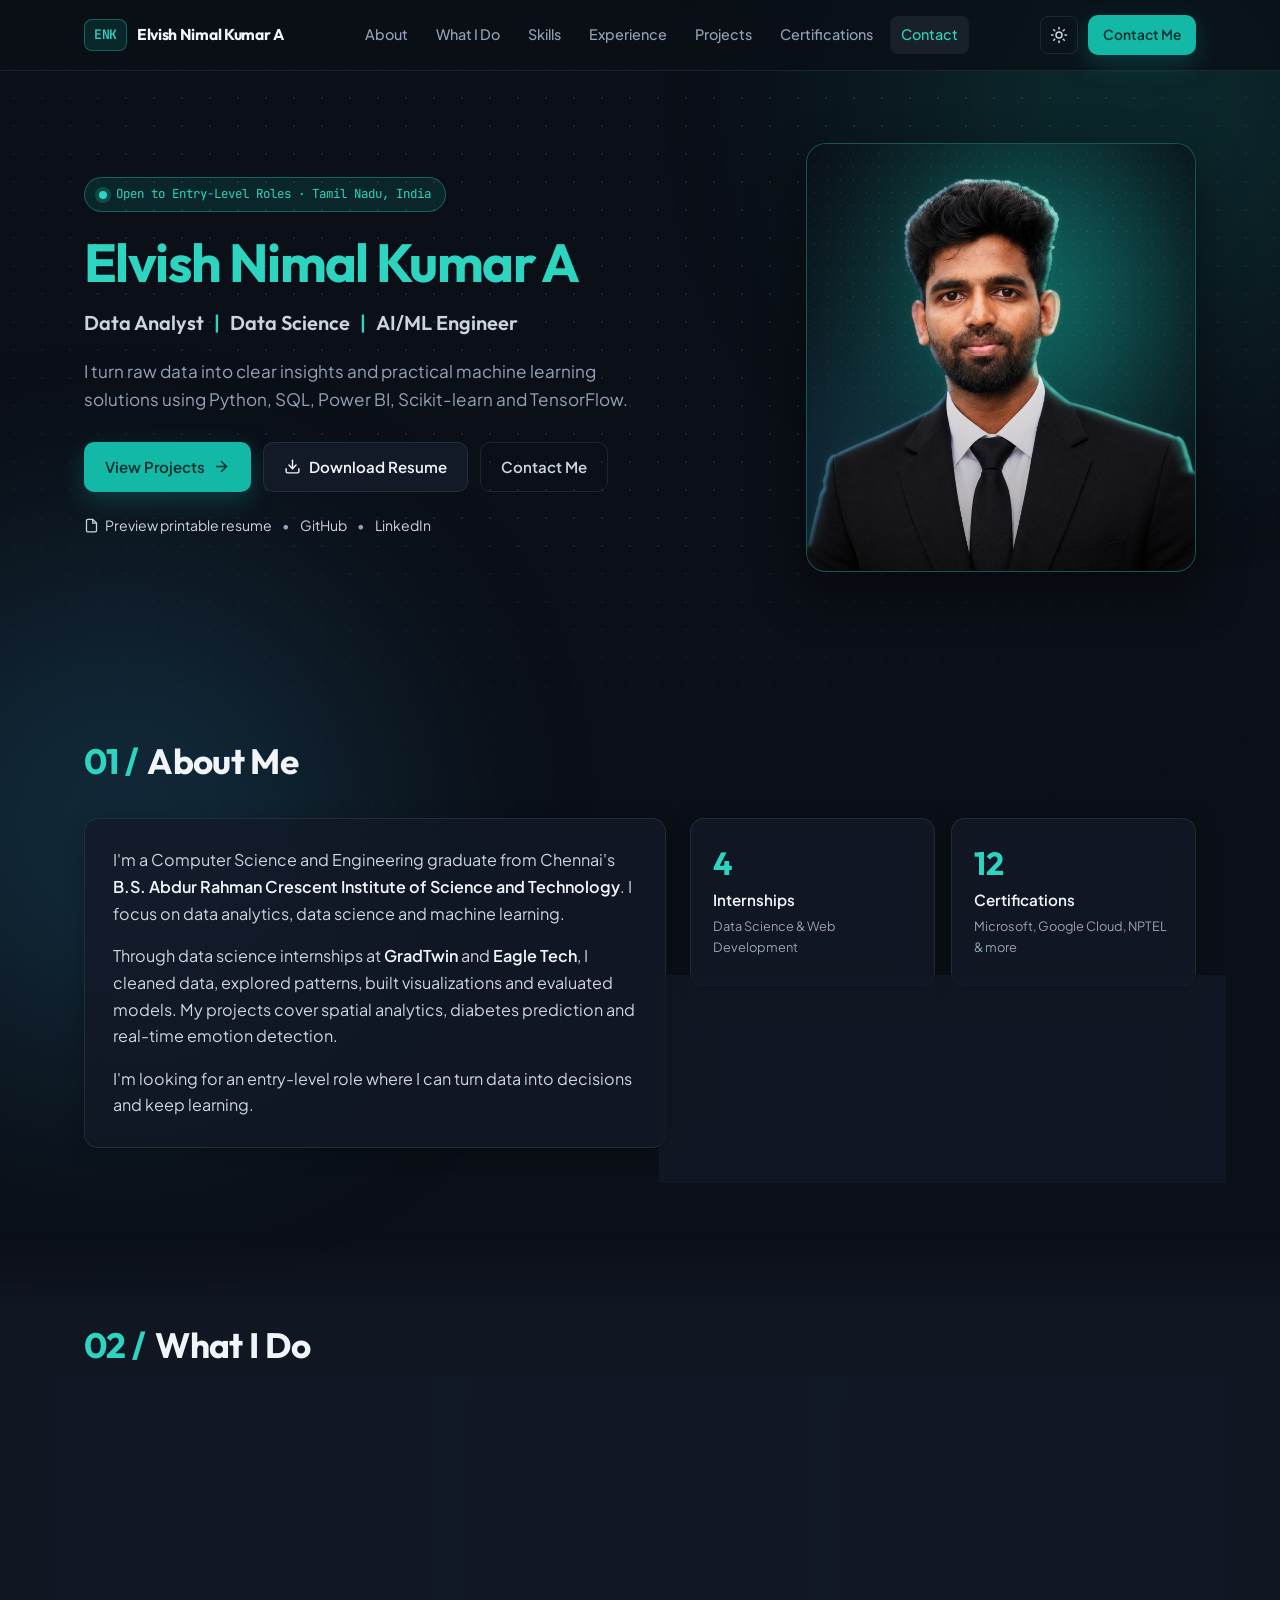
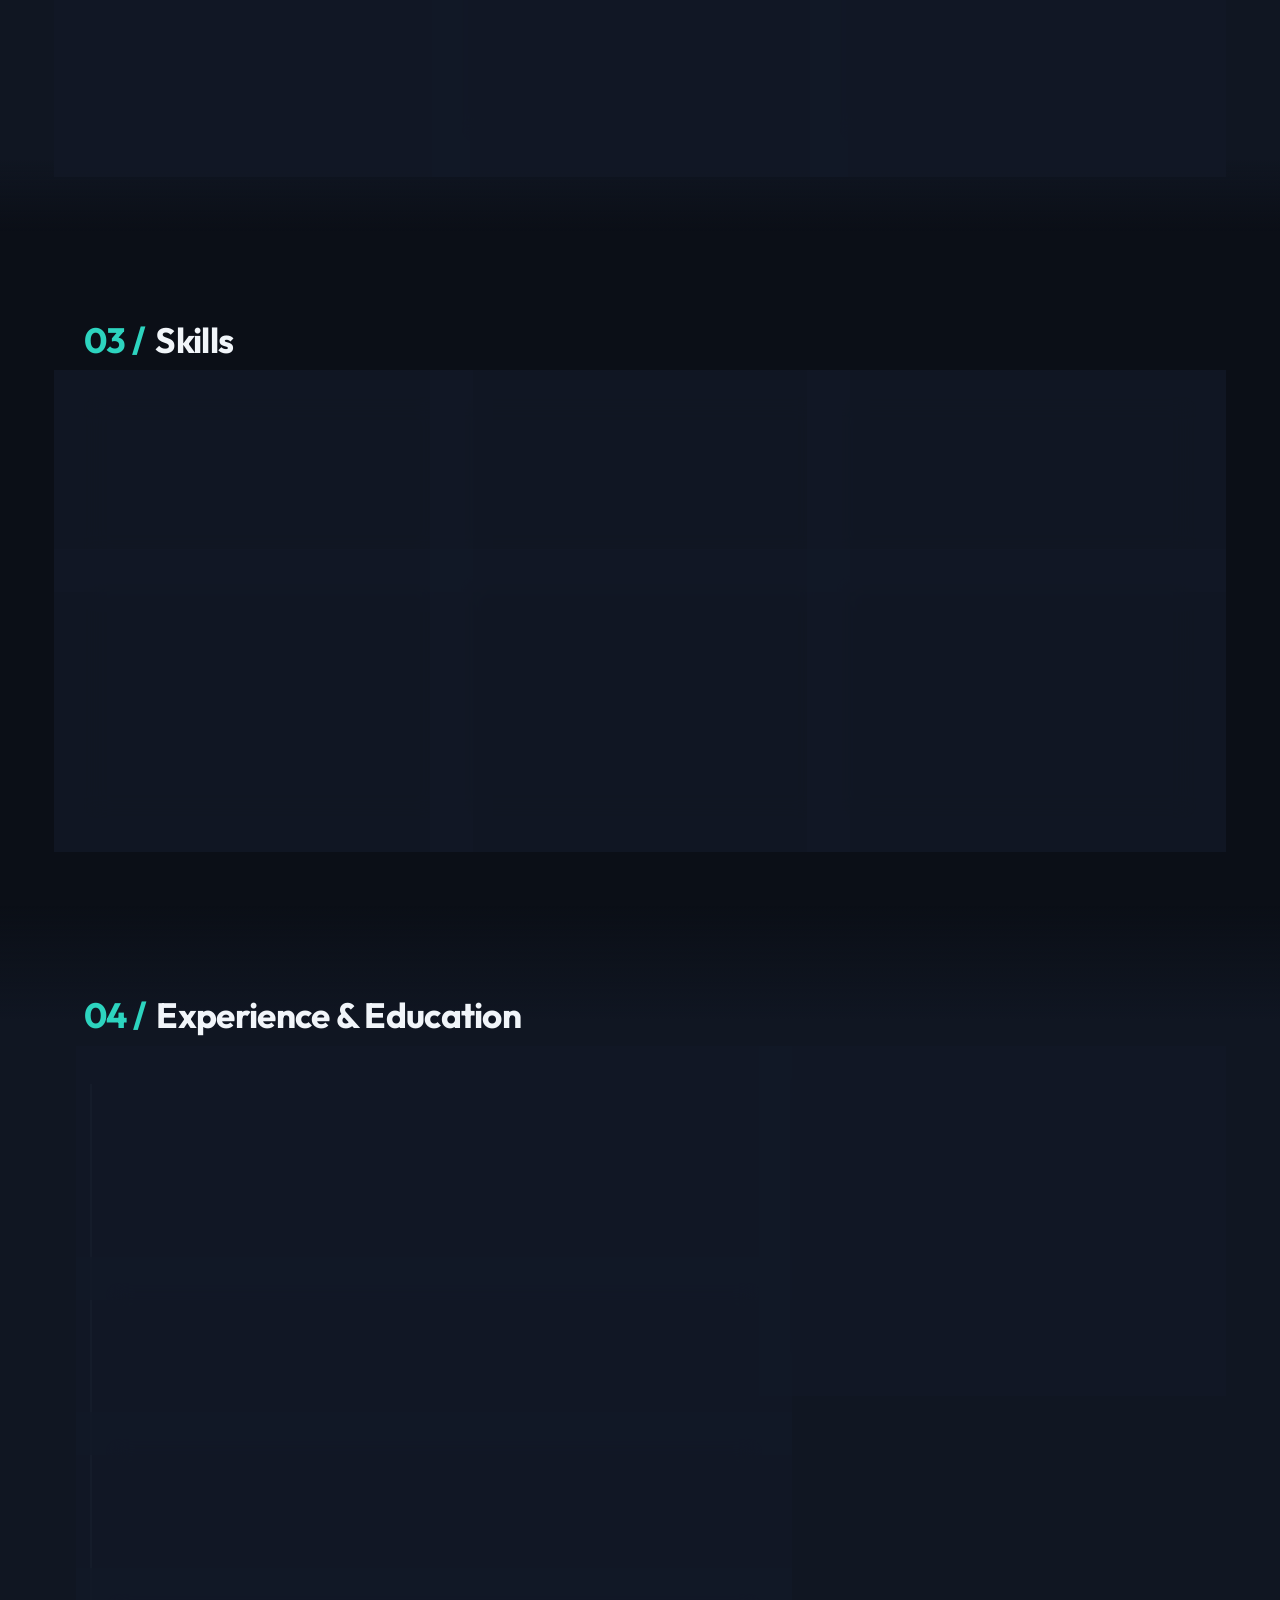
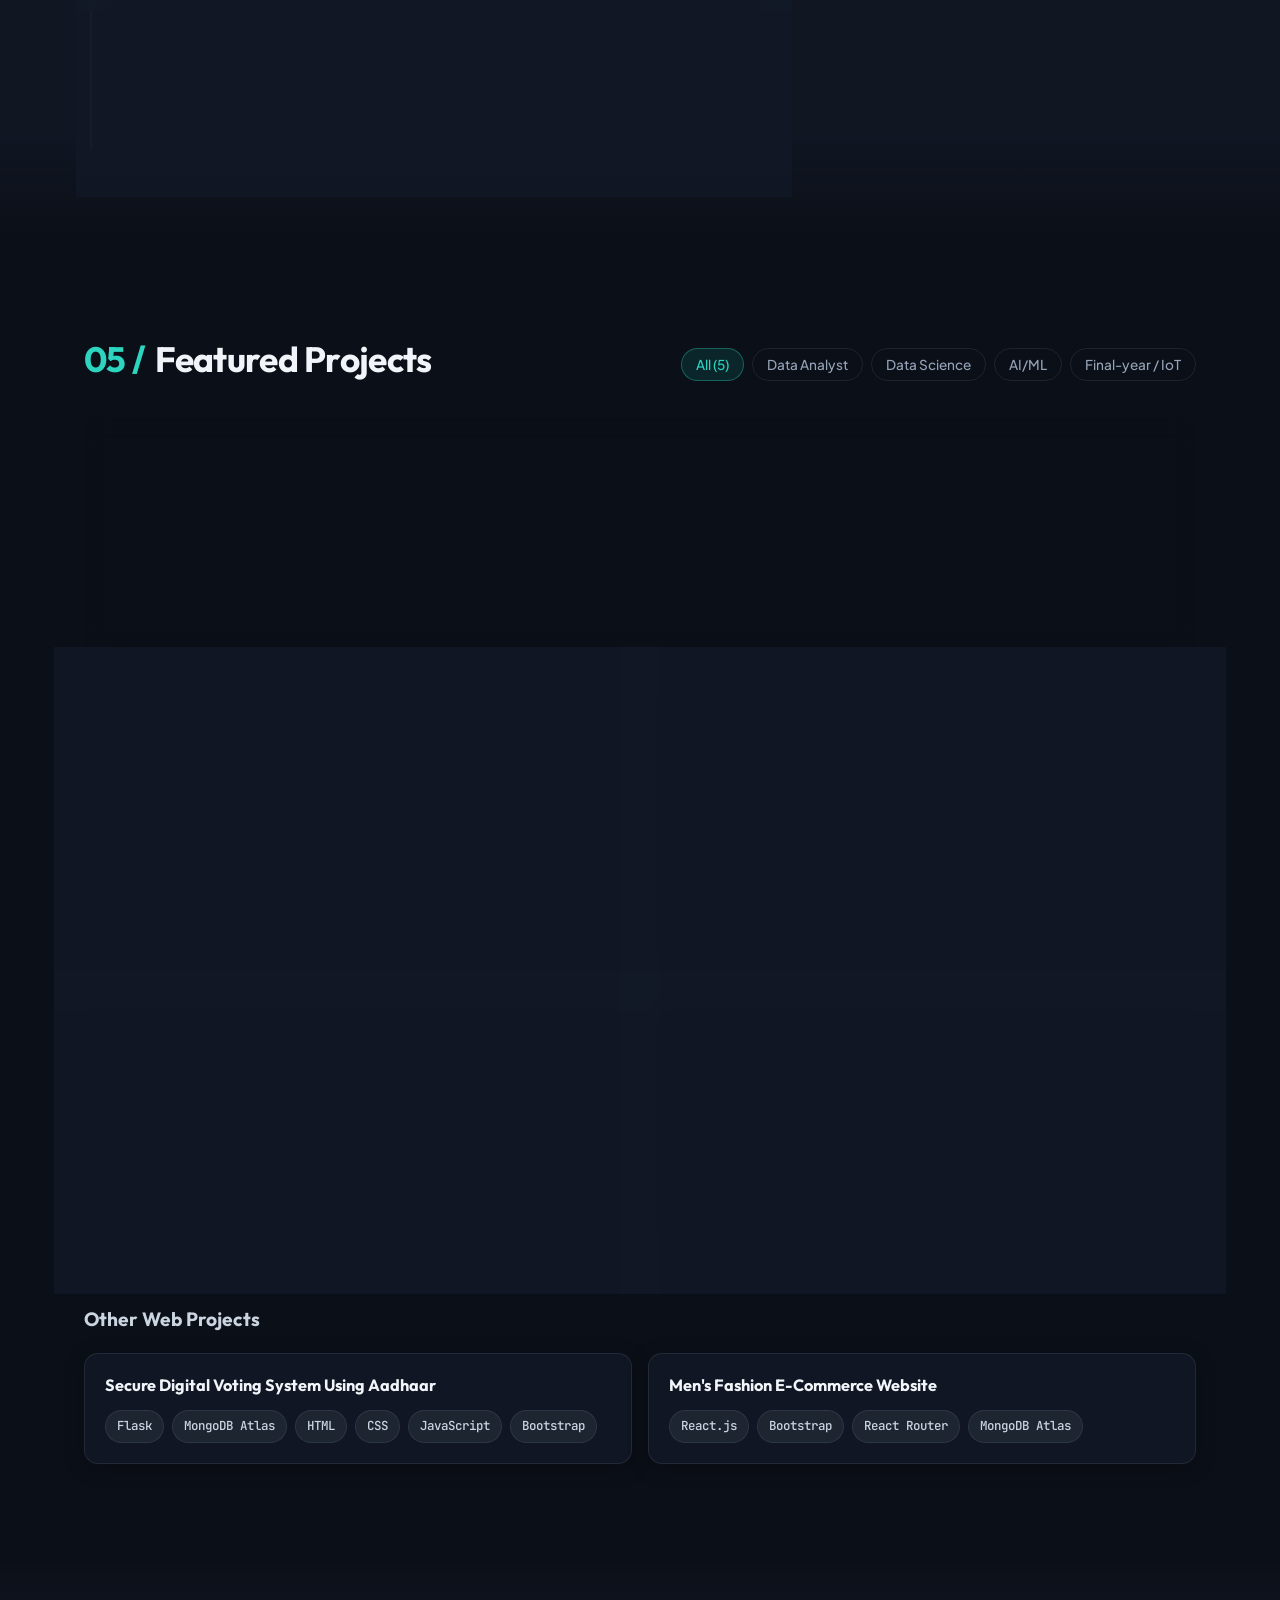
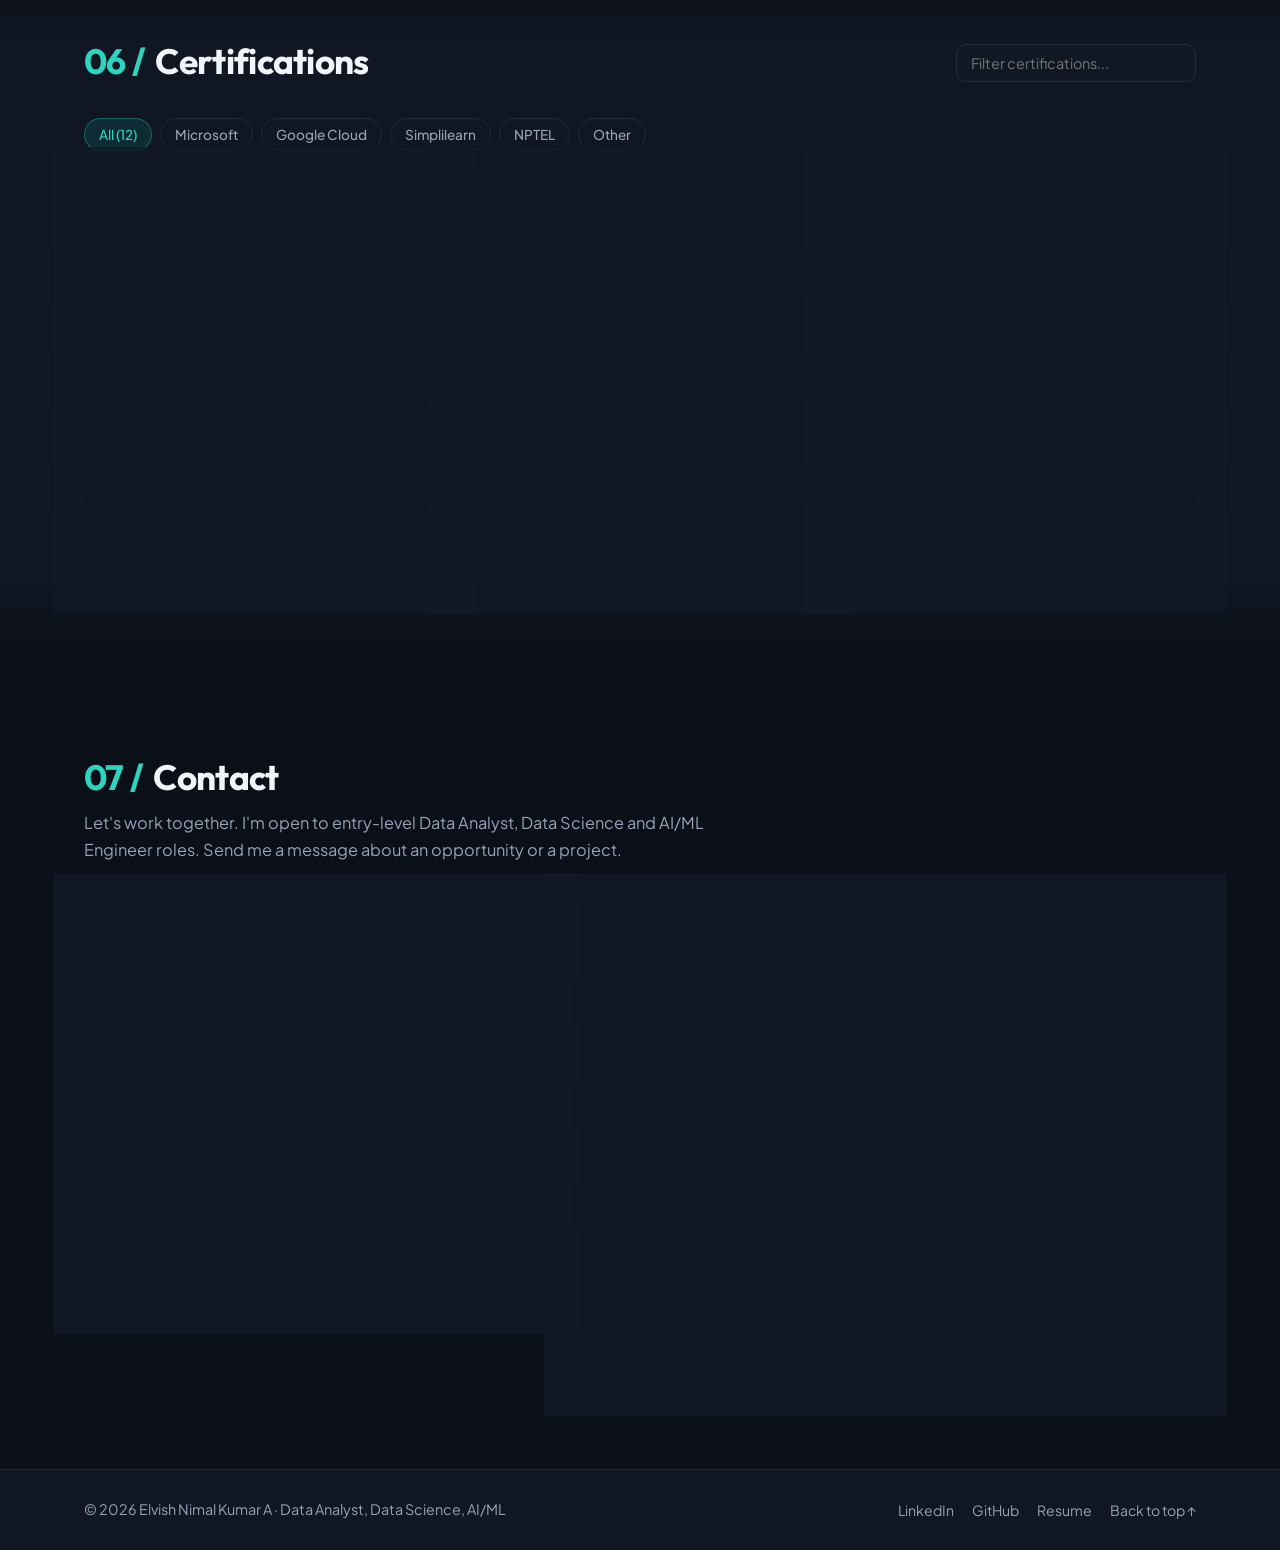
==== commit 2b8f1117: "MyPortfolio" ====
--- a/index.html
+++ b/index.html
@@ -11,7 +11,7 @@
   <link rel="icon" type="image/svg+xml" href="data:image/svg+xml,%3Csvg xmlns='http://www.w3.org/2000/svg' viewBox='0 0 64 64'%3E%3Crect width='64' height='64' rx='14' fill='%230b0f17'/%3E%3Crect x='2' y='2' width='60' height='60' rx='12' fill='none' stroke='%2314b8a6' stroke-width='3'/%3E%3Ctext x='32' y='41' text-anchor='middle' font-family='system-ui,sans-serif' font-weight='700' font-size='26' fill='%232dd4bf'%3EENK%3C/text%3E%3C/svg%3E">
   <link rel="preconnect" href="https://fonts.googleapis.com">
   <link rel="preconnect" href="https://fonts.gstatic.com" crossorigin>
-  <link href="https://fonts.googleapis.com/css2?family=Inter:wght@400;500;600;700&family=JetBrains+Mono:wght@400;500;600&family=Space+Grotesk:wght@500;600;700&display=swap" rel="stylesheet">
+  <link href="https://fonts.googleapis.com/css2?family=JetBrains+Mono:wght@400;500;600&family=Outfit:wght@500;600;700;800&family=Plus+Jakarta+Sans:wght@400;500;600;700&display=swap" rel="stylesheet">
   <link rel="stylesheet" href="styles.css">
 </head>
 <body>
@@ -72,14 +72,14 @@
           </div>
 
           <h1 id="hero-title" class="hero-title">
-            Hi, I'm <span class="accent-text">Elvish Nimal Kumar A</span>
+            <span class="accent-text">Elvish Nimal Kumar A</span>
           </h1>
 
           <p class="hero-roles">
             <span>Data Analyst</span>
-            <span class="sep" aria-hidden="true">·</span>
+            <span class="sep" aria-hidden="true">|</span>
             <span>Data Science</span>
-            <span class="sep" aria-hidden="true">·</span>
+            <span class="sep" aria-hidden="true">|</span>
             <span>AI/ML Engineer</span>
           </p>
 
@@ -121,68 +121,14 @@
           </div>
         </div>
 
-        <!-- Analytical Visual Card -->
-        <aside class="hero-panel reveal" aria-label="Analytical profile snapshot">
-          <div class="panel-header">
-            <div class="panel-dots" aria-hidden="true">
-              <span></span><span></span><span></span>
-            </div>
-            <span class="panel-title">analytical_profile.py</span>
-            <span class="panel-badge">B.Tech CSE · 2026</span>
-          </div>
-
-          <div class="panel-body">
-            <div class="panel-chart-box">
-              <div class="chart-caption">
-                <span>Spatial &amp; ML Pipeline</span>
-                <span class="mono-tag">9,197 records</span>
-              </div>
-              <svg class="sparkline-svg" viewBox="0 0 360 110" fill="none" xmlns="http://www.w3.org/2000/svg" role="img" aria-label="Analytical data pipeline visualization">
-                <defs>
-                  <linearGradient id="areaGrad" x1="0" y1="0" x2="0" y2="1">
-                    <stop offset="0%" stop-color="#14b8a6" stop-opacity="0.35"/>
-                    <stop offset="100%" stop-color="#14b8a6" stop-opacity="0.0"/>
-                  </linearGradient>
-                </defs>
-                <line x1="0" y1="25" x2="360" y2="25" stroke="currentColor" stroke-opacity="0.08" stroke-dasharray="4 4"/>
-                <line x1="0" y1="55" x2="360" y2="55" stroke="currentColor" stroke-opacity="0.08" stroke-dasharray="4 4"/>
-                <line x1="0" y1="85" x2="360" y2="85" stroke="currentColor" stroke-opacity="0.08" stroke-dasharray="4 4"/>
-                <path d="M10 88 C45 80, 70 62, 105 68 C140 74, 165 40, 200 44 C235 48, 260 22, 295 28 C320 32, 338 16, 350 14 L350 105 L10 105 Z" fill="url(#areaGrad)"/>
-                <path d="M10 88 C45 80, 70 62, 105 68 C140 74, 165 40, 200 44 C235 48, 260 22, 295 28 C320 32, 338 16, 350 14" stroke="#2dd4bf" stroke-width="2.5" stroke-linecap="round"/>
-                <circle cx="105" cy="68" r="4" fill="#0b0f17" stroke="#2dd4bf" stroke-width="2"/>
-                <circle cx="200" cy="44" r="4" fill="#0b0f17" stroke="#2dd4bf" stroke-width="2"/>
-                <circle cx="295" cy="28" r="4" fill="#0b0f17" stroke="#f59e0b" stroke-width="2"/>
-                <circle cx="350" cy="14" r="5" fill="#2dd4bf"/>
-              </svg>
-            </div>
-
-            <div class="panel-metrics">
-              <div class="mini-metric">
-                <span class="mini-metric-val">4</span>
-                <span class="mini-metric-label">Internships</span>
-              </div>
-              <div class="mini-metric">
-                <span class="mini-metric-val">12</span>
-                <span class="mini-metric-label">Certifications</span>
-              </div>
-              <div class="mini-metric">
-                <span class="mini-metric-val">7.23</span>
-                <span class="mini-metric-label">B.Tech CGPA</span>
-              </div>
-            </div>
-
-            <div class="panel-stack">
-              <span class="panel-stack-label">Core Toolkit</span>
-              <div class="chip-row">
-                <span class="chip">Python</span>
-                <span class="chip">SQL</span>
-                <span class="chip">Power BI</span>
-                <span class="chip">Scikit-learn</span>
-                <span class="chip">TensorFlow</span>
-                <span class="chip">OpenCV</span>
-              </div>
-            </div>
-          </div>
+        <!-- Profile Portrait -->
+        <aside class="hero-panel reveal" aria-label="Portrait of Elvish Nimal Kumar A">
+          <img
+            src="assets/profile.jpg"
+            alt="Portrait of Elvish Nimal Kumar A"
+            class="portrait-img"
+            loading="eager"
+          >
         </aside>
       </div>
     </section>
@@ -191,8 +137,7 @@
     <section class="section" id="about" aria-labelledby="about-heading">
       <div class="container">
         <div class="section-header reveal">
-          <span class="section-eyebrow">01 / About Me</span>
-          <h2 id="about-heading" class="section-title">Turning data into decisions</h2>
+          <h2 id="about-heading" class="section-title"><span class="section-num">01 /</span> About Me</h2>
         </div>
 
         <div class="about-grid">
@@ -220,11 +165,6 @@
               <span class="stat-sub">Microsoft, Google Cloud, NPTEL &amp; more</span>
             </div>
             <div class="stat-card card reveal">
-              <span class="stat-number" data-count="9197">9,197</span>
-              <span class="stat-label">Bank Branch Records Analysed</span>
-              <span class="stat-sub">Spatial analytics &amp; ML optimization</span>
-            </div>
-            <div class="stat-card card reveal">
               <span class="stat-number" data-count="1">1</span>
               <span class="stat-label">International Conference Presentation</span>
               <span class="stat-sub">2026 Engineering Conference</span>
@@ -238,9 +178,7 @@
     <section class="section section-alt" id="what-i-do" aria-labelledby="what-i-do-heading">
       <div class="container">
         <div class="section-header reveal">
-          <span class="section-eyebrow">02 / What I Do</span>
-          <h2 id="what-i-do-heading" class="section-title">Core focus areas</h2>
-          <p class="section-subtitle">End-to-end analytical capabilities from raw data cleaning to interactive dashboards and deployed ML models.</p>
+          <h2 id="what-i-do-heading" class="section-title"><span class="section-num">02 /</span> What I Do</h2>
         </div>
 
         <div class="focus-grid">
@@ -315,8 +253,7 @@
     <section class="section" id="skills" aria-labelledby="skills-heading">
       <div class="container">
         <div class="section-header reveal">
-          <span class="section-eyebrow">03 / Skills</span>
-          <h2 id="skills-heading" class="section-title">Technical &amp; professional toolkit</h2>
+          <h2 id="skills-heading" class="section-title"><span class="section-num">03 /</span> Skills</h2>
         </div>
 
         <div class="skills-grid">
@@ -390,8 +327,7 @@
     <section class="section section-alt" id="experience" aria-labelledby="experience-heading">
       <div class="container">
         <div class="section-header reveal">
-          <span class="section-eyebrow">04 / Experience &amp; Education</span>
-          <h2 id="experience-heading" class="section-title">Internships &amp; academic foundation</h2>
+          <h2 id="experience-heading" class="section-title"><span class="section-num">04 /</span> Experience &amp; Education</h2>
         </div>
 
         <div class="exp-edu-layout">
@@ -483,8 +419,7 @@
       <div class="container">
         <div class="section-header-row reveal">
           <div class="section-header">
-            <span class="section-eyebrow">05 / Featured Projects</span>
-            <h2 id="projects-heading" class="section-title">Selected analytics &amp; AI/ML work</h2>
+            <h2 id="projects-heading" class="section-title"><span class="section-num">05 /</span> Featured Projects</h2>
           </div>
 
           <div class="filter-bar" role="tablist" aria-label="Filter projects by domain">
@@ -618,15 +553,6 @@
                 <span class="chip">MongoDB Atlas</span>
               </div>
             </article>
-
-            <article class="web-project-card card">
-              <h4 class="web-project-title">IPL Ticket Booking System</h4>
-              <div class="chip-row">
-                <span class="chip">React.js</span>
-                <span class="chip">Bootstrap</span>
-                <span class="chip">React Router</span>
-              </div>
-            </article>
           </div>
         </div>
       </div>
@@ -637,8 +563,7 @@
       <div class="container">
         <div class="section-header-row reveal">
           <div class="section-header">
-            <span class="section-eyebrow">06 / Certifications</span>
-            <h2 id="certifications-heading" class="section-title">12 Verified Credentials</h2>
+            <h2 id="certifications-heading" class="section-title"><span class="section-num">06 /</span> Certifications</h2>
           </div>
 
           <div class="cert-controls">
@@ -713,10 +638,9 @@
     <section class="section" id="contact" aria-labelledby="contact-heading">
       <div class="container">
         <div class="section-header reveal">
-          <span class="section-eyebrow">07 / Contact</span>
-          <h2 id="contact-heading" class="section-title">Let's work together</h2>
+          <h2 id="contact-heading" class="section-title"><span class="section-num">07 /</span> Contact</h2>
           <p class="section-subtitle">
-            I'm open to entry-level Data Analyst, Data Science and AI/ML Engineer roles. Send me a message about an opportunity or a project.
+            Let's work together. I'm open to entry-level Data Analyst, Data Science and AI/ML Engineer roles. Send me a message about an opportunity or a project.
           </p>
         </div>
 
@@ -798,3 +722,4 @@
   <script src="script.js"></script>
 </body>
 </html>
+
--- a/styles.css
+++ b/styles.css
@@ -24,8 +24,8 @@
   --shadow-lg: 0 20px 50px rgba(0, 0, 0, 0.45);
   --header-bg: rgba(11, 15, 23, 0.8);
 
-  --font-display: "Space Grotesk", -apple-system, BlinkMacSystemFont, "Segoe UI", sans-serif;
-  --font-sans: "Inter", -apple-system, BlinkMacSystemFont, "Segoe UI", sans-serif;
+  --font-display: "Outfit", -apple-system, BlinkMacSystemFont, "Segoe UI", sans-serif;
+  --font-sans: "Plus Jakarta Sans", -apple-system, BlinkMacSystemFont, "Segoe UI", sans-serif;
   --font-mono: "JetBrains Mono", ui-monospace, SFMono-Regular, Menlo, monospace;
 
   --radius-sm: 8px;
@@ -168,23 +168,18 @@
   margin-bottom: 0;
 }
 
-.section-eyebrow {
-  display: inline-block;
-  font-family: var(--font-mono);
-  font-size: 0.8rem;
-  font-weight: 600;
-  letter-spacing: 0.08em;
-  text-transform: uppercase;
-  color: var(--accent-bright);
-  margin-bottom: 10px;
-}
-
 .section-title {
   margin: 0;
   font-family: var(--font-display);
-  font-size: clamp(1.75rem, 3vw, 2.35rem);
+  font-size: clamp(1.65rem, 2.8vw, 2.2rem);
+  font-weight: 700;
   line-height: 1.2;
   letter-spacing: -0.02em;
+}
+
+.section-num {
+  color: var(--accent-bright);
+  margin-right: 4px;
 }
 
 .section-subtitle {
@@ -512,122 +507,30 @@
   color: var(--accent-bright);
 }
 
-/* Hero Analytical Panel */
+/* Hero Portrait Card */
 .hero-panel {
-  background: var(--bg-card);
-  border: 1px solid var(--border-subtle);
+  width: 100%;
+  max-width: 390px;
+  justify-self: end;
+  aspect-ratio: 4 / 4.4;
+  background: #08151a;
+  border: 1px solid var(--border-strong);
   border-radius: var(--radius-lg);
   box-shadow: var(--shadow-lg);
   overflow: hidden;
-  backdrop-filter: blur(16px);
-}
-
-.panel-header {
-  display: flex;
-  align-items: center;
-  justify-content: space-between;
-  padding: 13px 18px;
-  border-bottom: 1px solid var(--border-subtle);
-  background: rgba(148, 163, 184, 0.04);
-}
-
-.panel-dots {
-  display: flex;
-  gap: 6px;
-}
-
-.panel-dots span {
-  width: 10px;
-  height: 10px;
-  border-radius: 50%;
-  background: rgba(148, 163, 184, 0.35);
-}
-
-.panel-title {
-  font-family: var(--font-mono);
-  font-size: 0.78rem;
-  color: var(--text-muted);
-}
-
-.panel-badge {
-  font-family: var(--font-mono);
-  font-size: 0.72rem;
-  padding: 3px 8px;
-  border-radius: 6px;
-  background: var(--accent-soft);
-  color: var(--accent-bright);
-}
-
-.panel-body {
-  padding: 20px;
-  display: flex;
-  flex-direction: column;
-  gap: 18px;
-}
-
-.panel-chart-box {
-  padding: 14px 16px;
-  border-radius: var(--radius-md);
-  background: rgba(148, 163, 184, 0.04);
-  border: 1px solid var(--border-subtle);
-}
-
-.chart-caption {
-  display: flex;
-  justify-content: space-between;
-  align-items: center;
-  font-size: 0.82rem;
-  font-weight: 600;
-  color: var(--text-secondary);
-  margin-bottom: 8px;
-}
-
-.mono-tag {
-  font-family: var(--font-mono);
-  font-size: 0.75rem;
-  color: var(--accent-bright);
-}
-
-.sparkline-svg {
+}
+
+.portrait-img {
   width: 100%;
-  height: auto;
+  height: 100%;
   display: block;
-}
-
-.panel-metrics {
-  display: grid;
-  grid-template-columns: repeat(3, 1fr);
-  gap: 10px;
-}
-
-.mini-metric {
-  padding: 12px 10px;
-  border-radius: 10px;
-  border: 1px solid var(--border-subtle);
-  background: rgba(148, 163, 184, 0.03);
-  text-align: center;
-}
-
-.mini-metric-val {
-  display: block;
-  font-family: var(--font-display);
-  font-size: 1.3rem;
-  font-weight: 700;
-  color: var(--accent-bright);
-}
-
-.mini-metric-label {
-  display: block;
-  font-size: 0.75rem;
-  color: var(--text-muted);
-}
-
-.panel-stack-label {
-  display: block;
-  font-family: var(--font-mono);
-  font-size: 0.75rem;
-  color: var(--text-muted);
-  margin-bottom: 8px;
+  object-fit: cover;
+  object-position: center 62%;
+  transition: transform 0.45s cubic-bezier(0.22, 1, 0.36, 1);
+}
+
+.hero-panel:hover .portrait-img {
+  transform: scale(1.025);
 }
 
 /* About Section */
@@ -661,6 +564,10 @@
   display: grid;
   grid-template-columns: repeat(2, 1fr);
   gap: 16px;
+}
+
+.highlights-grid .stat-card:last-child {
+  grid-column: span 2;
 }
 
 .stat-card {
@@ -1029,7 +936,7 @@
 
 .web-projects-grid {
   display: grid;
-  grid-template-columns: repeat(3, 1fr);
+  grid-template-columns: repeat(2, 1fr);
   gap: 16px;
 }
 
@@ -1339,6 +1246,10 @@
     grid-template-columns: 1fr;
   }
 
+  .hero-panel {
+    justify-self: center;
+  }
+
   .focus-grid,
   .skills-grid,
   .web-projects-grid,
@@ -1410,9 +1321,12 @@
 }
 
 @media (max-width: 480px) {
-  .highlights-grid,
-  .panel-metrics {
+  .highlights-grid {
     grid-template-columns: 1fr;
+  }
+
+  .highlights-grid .stat-card:last-child {
+    grid-column: span 1;
   }
 
   .brand-text {
